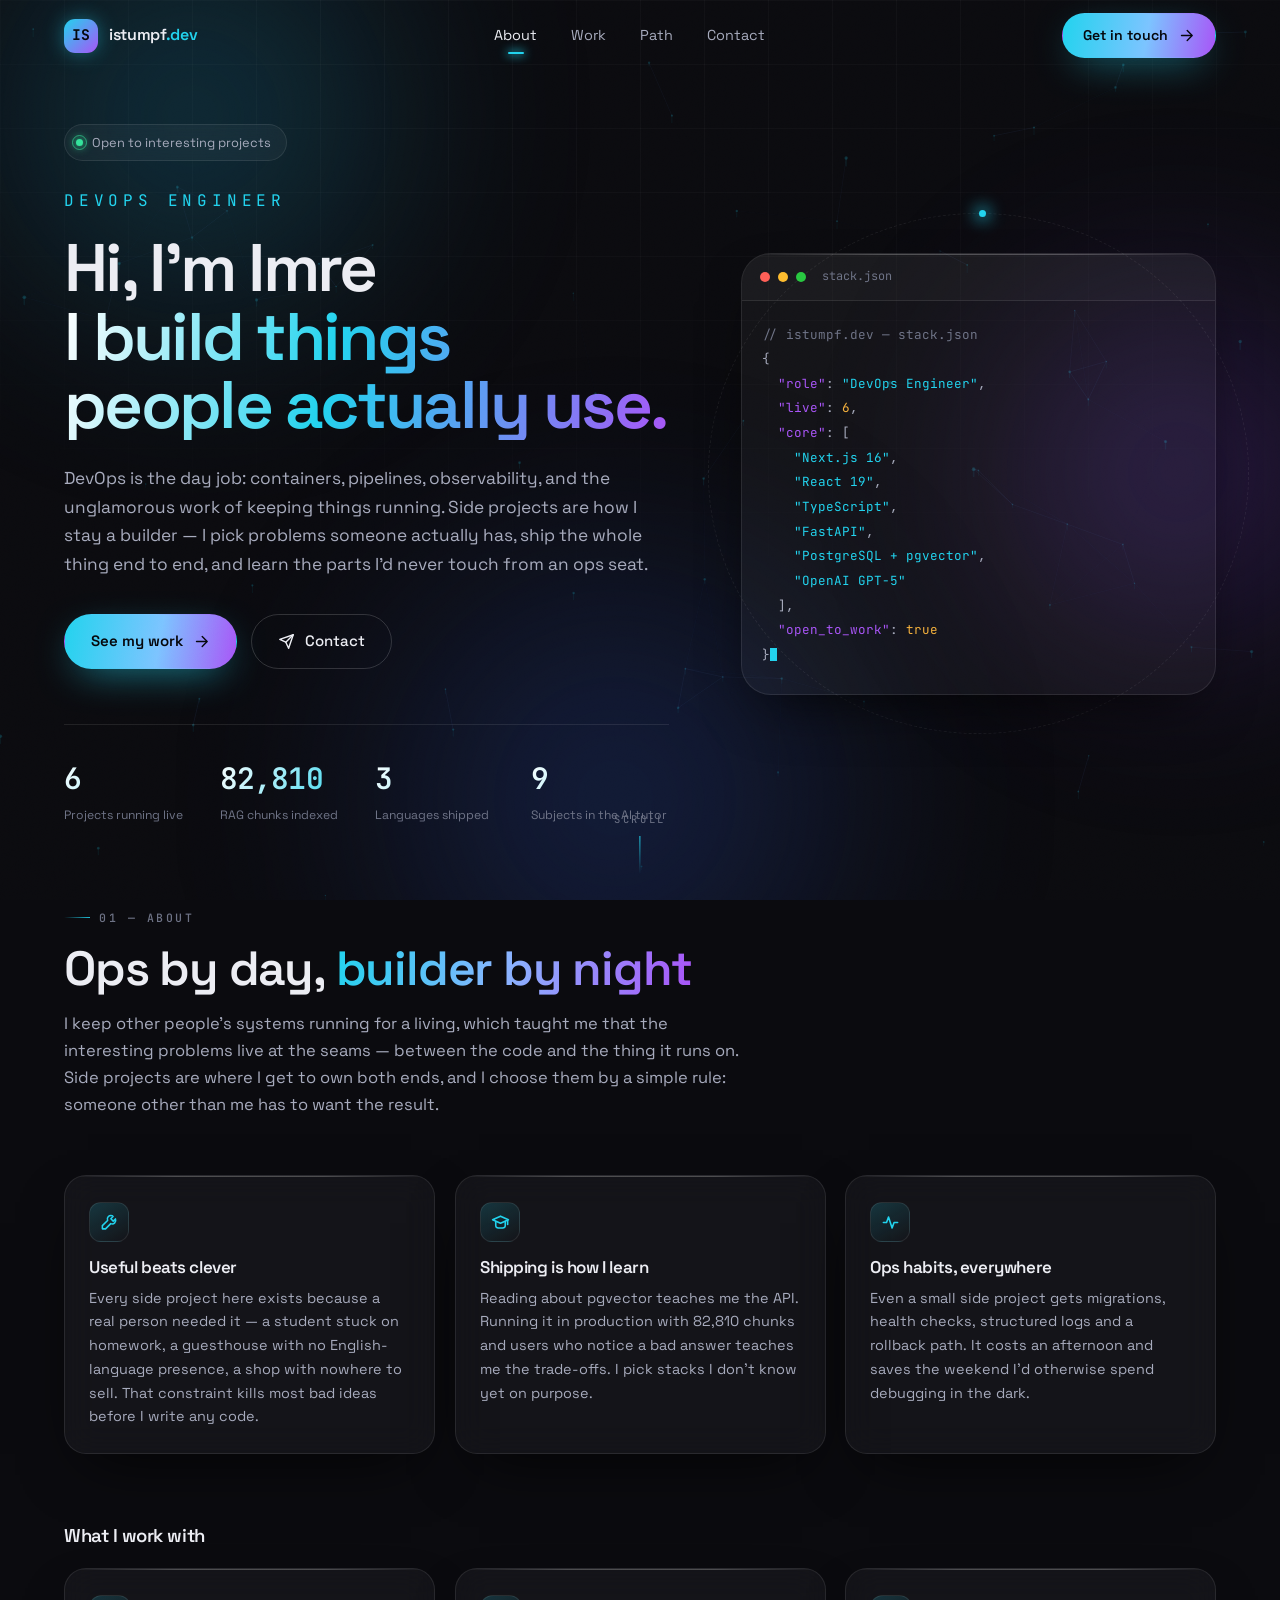
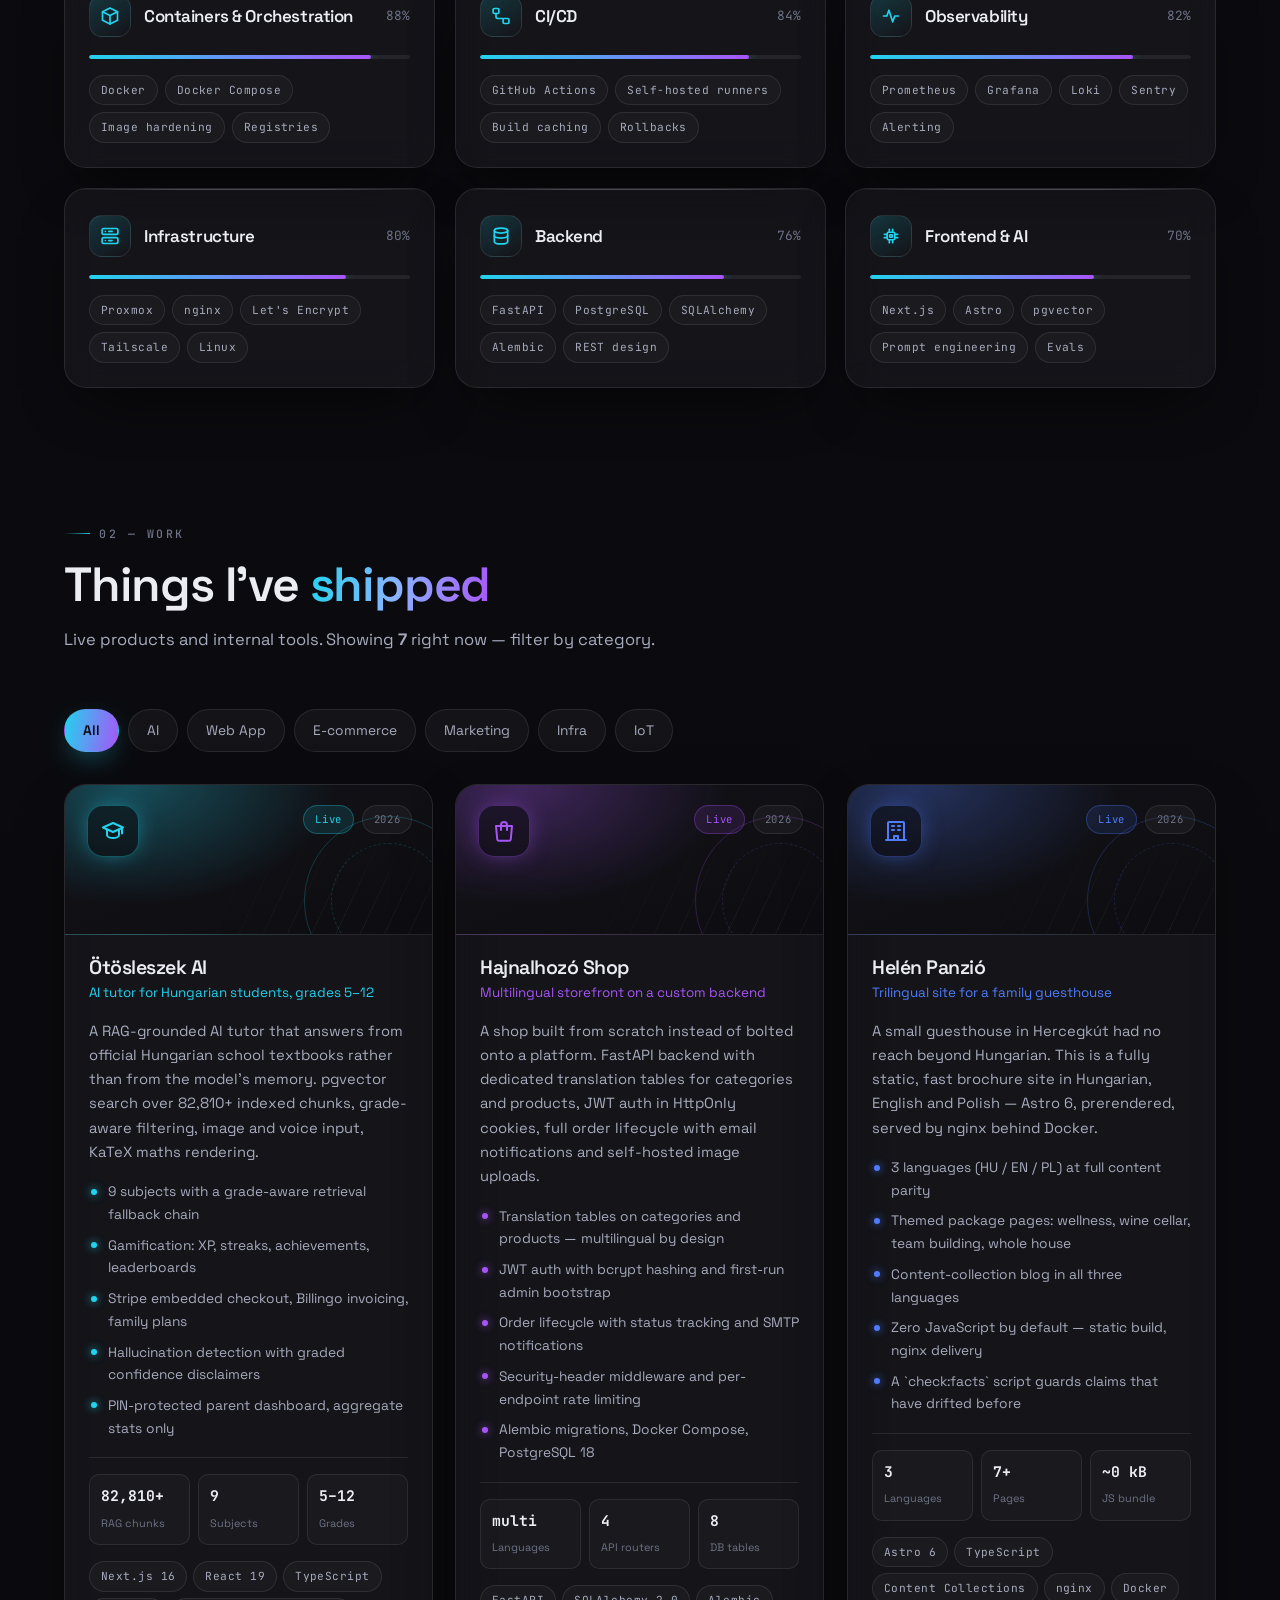
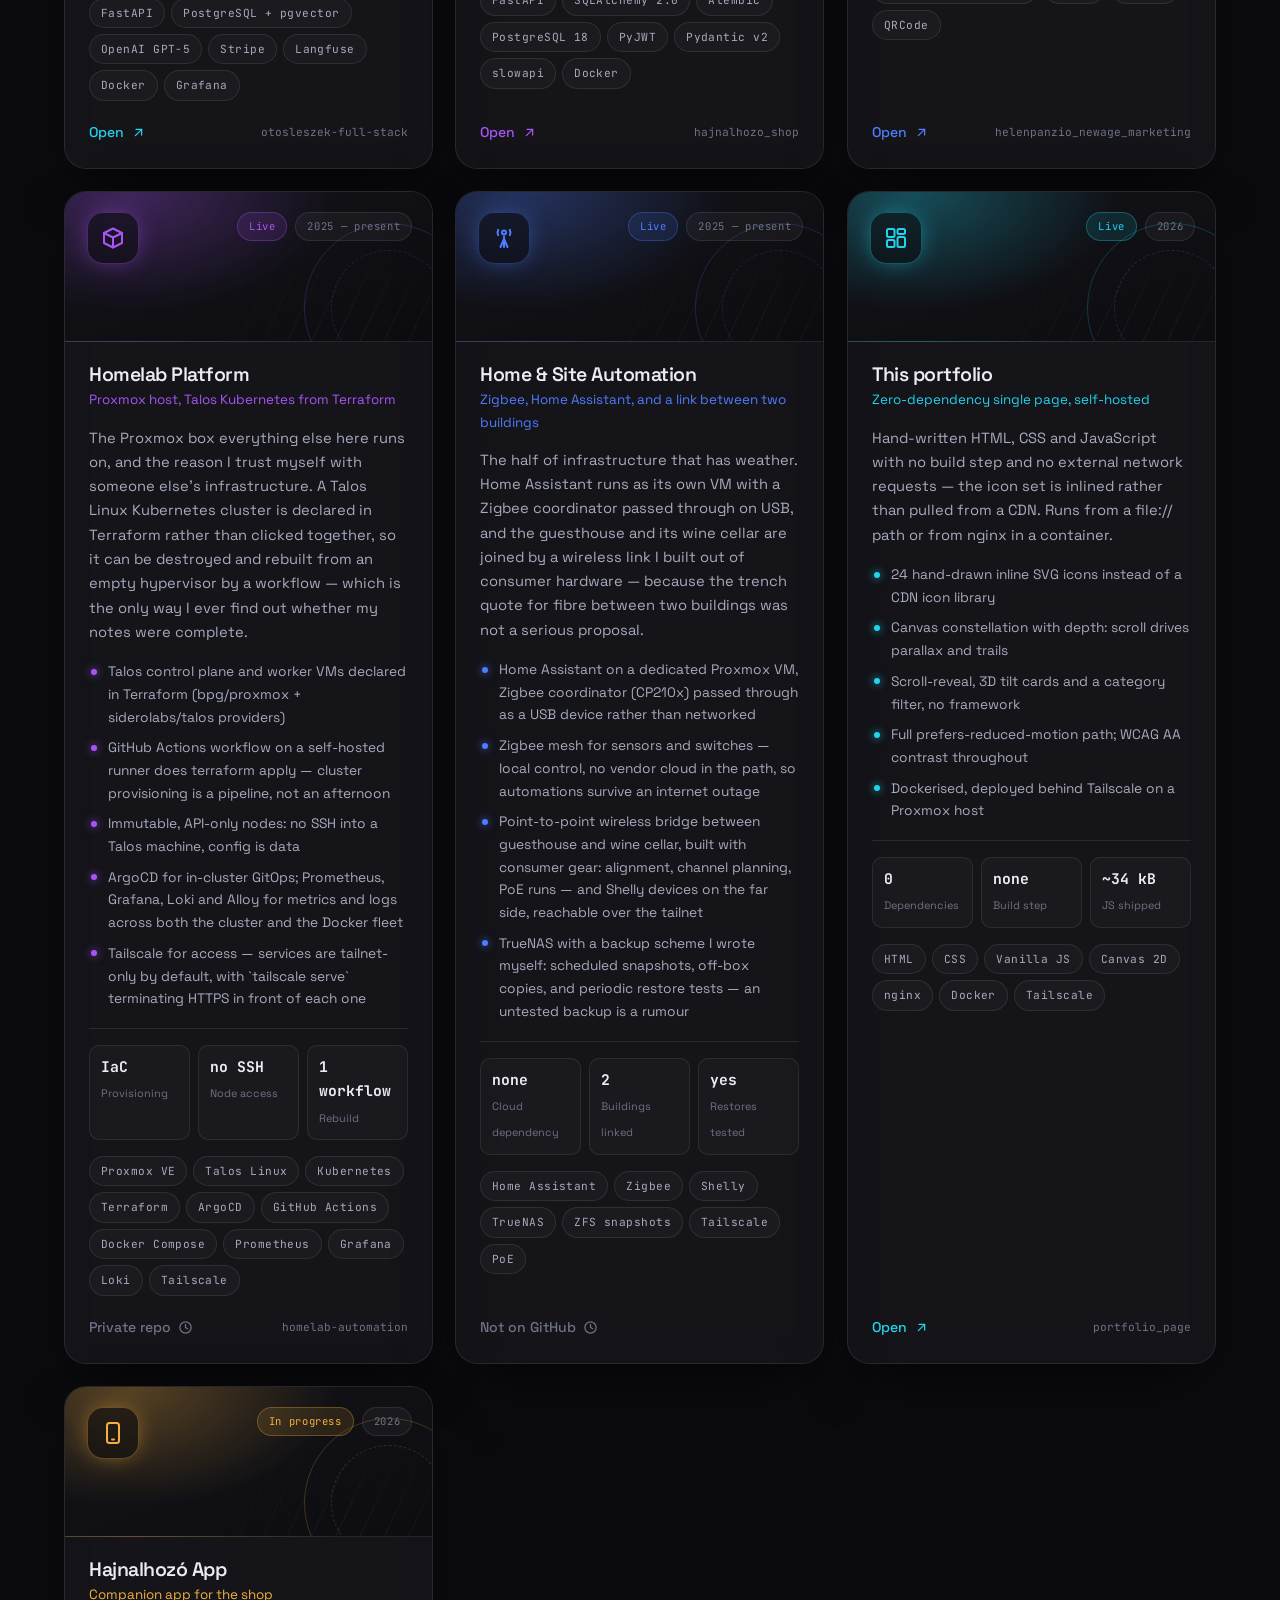
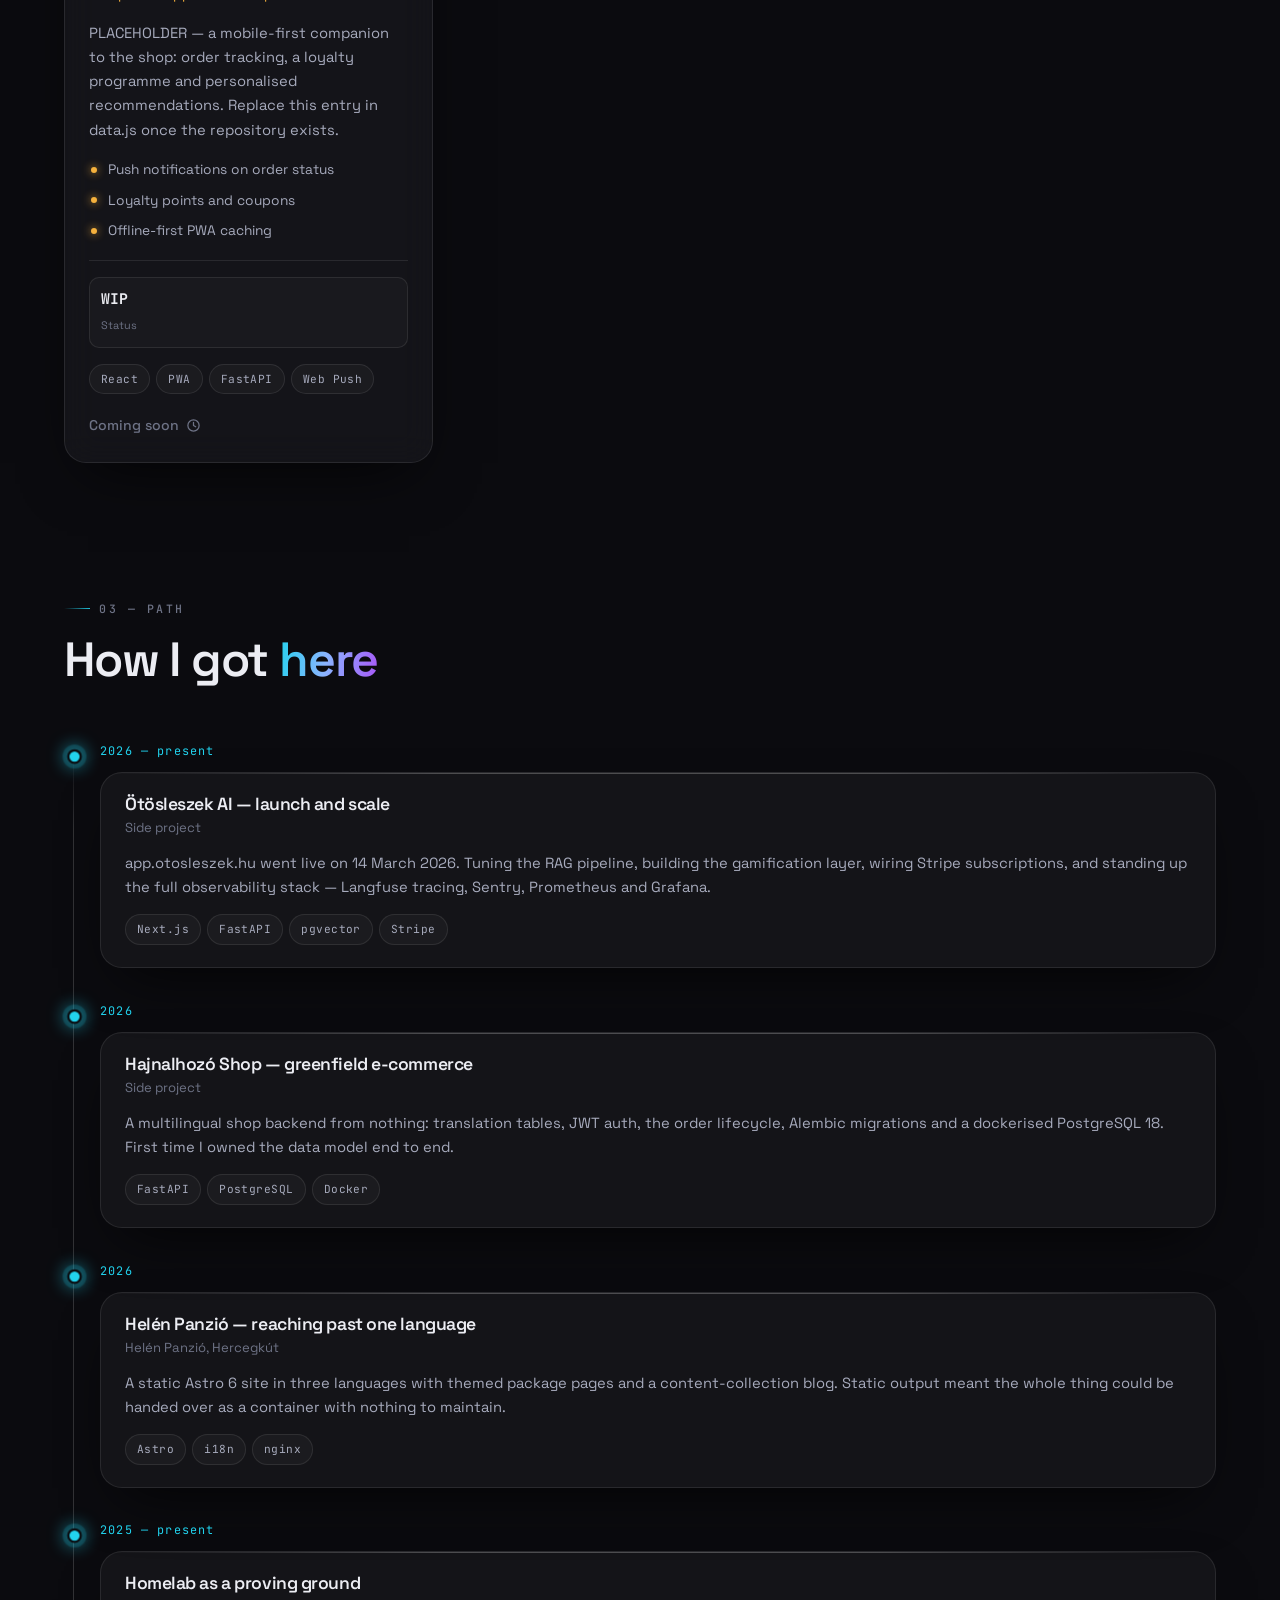
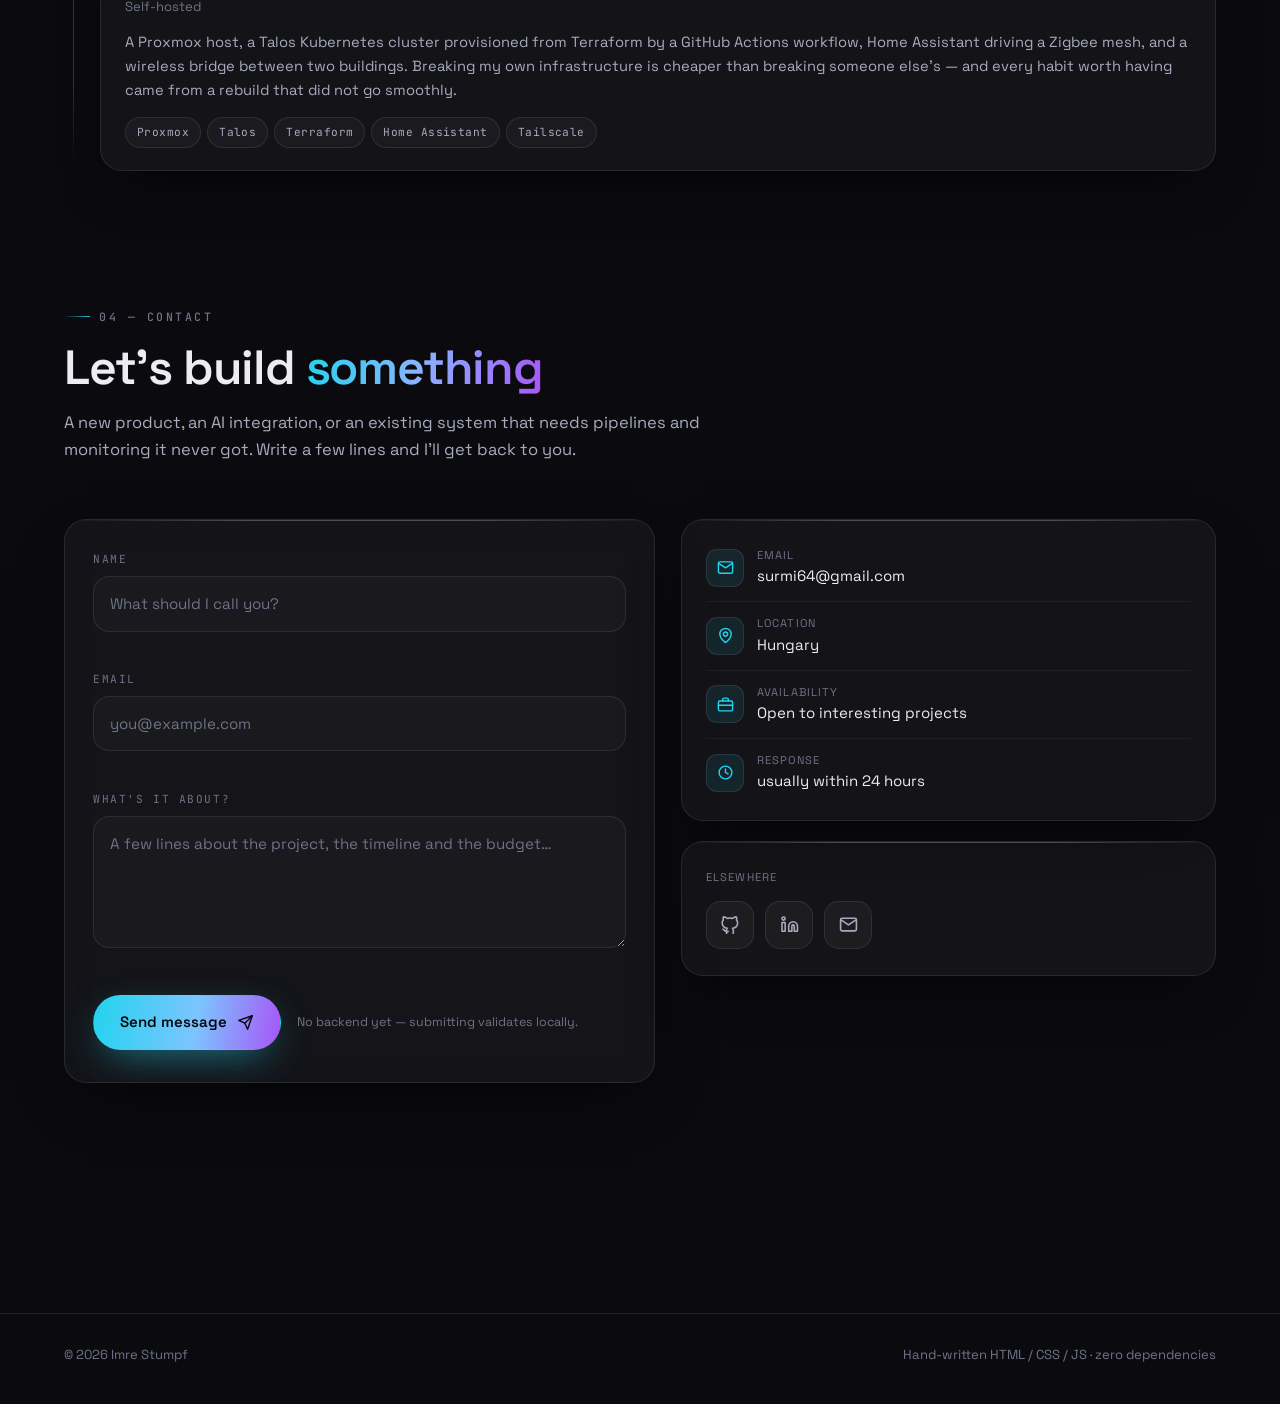
==== index.html @ 651f5628 "Zero-dependency animated portfolio page Hand-written HTML, CSS and vanilla JS. No build step, no fra" ====
<!doctype html>
<html lang="en">
<head>
<meta charset="utf-8">
<meta name="viewport" content="width=device-width, initial-scale=1">
<meta name="color-scheme" content="dark">
<title>Imre Stumpf — DevOps Engineer</title>
<meta name="description" content="DevOps Engineer. I build side projects that solve someone's real problem — an AI tutor grounded in textbooks, a multilingual storefront, a trilingual guesthouse site.">
<meta name="theme-color" content="#0b0b0f">
<link rel="canonical" href="https://istumpf.dev/">

<meta property="og:type" content="website">
<meta property="og:url" content="https://istumpf.dev/">
<meta property="og:title" content="Imre Stumpf — DevOps Engineer">
<meta property="og:description" content="DevOps by day, builder by night. Projects that are useful to someone else and teach me something new.">

<link rel="preconnect" href="https://fonts.googleapis.com">
<link rel="preconnect" href="https://fonts.gstatic.com" crossorigin>
<link rel="stylesheet" href="https://fonts.googleapis.com/css2?family=Space+Grotesk:wght@400;500;600;700&family=JetBrains+Mono:wght@400;500&display=swap">
<link rel="stylesheet" href="assets/css/style.css">
<link rel="icon" href="data:image/svg+xml,%3Csvg xmlns='http://www.w3.org/2000/svg' viewBox='0 0 32 32'%3E%3Crect width='32' height='32' rx='8' fill='%230b0b0f'/%3E%3Ccircle cx='16' cy='16' r='7' fill='none' stroke='%2322d3ee' stroke-width='2.5'/%3E%3C/svg%3E">
</head>
<body>

<!-- ============================ background layers ======================= -->
<div class="aurora" aria-hidden="true"><span></span><span></span><span></span></div>
<div class="grid-overlay" aria-hidden="true"></div>
<canvas id="bg-canvas" aria-hidden="true"></canvas>
<div class="noise" aria-hidden="true"></div>
<div id="cursor-glow" aria-hidden="true"></div>
<div class="progress" id="progress" aria-hidden="true"></div>

<!-- ================================= nav ================================ -->
<header class="nav" id="nav">
  <div class="wrap nav__inner">
    <a class="brand" href="#top" aria-label="Back to top">
      <span class="brand__mark"><span id="brand-initials">IS</span></span>
      <span id="brand-name">istumpf<span style="color:var(--cyan)">.dev</span></span>
    </a>

    <nav class="nav__links" aria-label="Primary">
      <a class="nav__link" data-nav href="#about">About</a>
      <a class="nav__link" data-nav href="#work">Work</a>
      <a class="nav__link" data-nav href="#path">Path</a>
      <a class="nav__link" data-nav href="#contact">Contact</a>
    </nav>

    <a class="btn btn--solid nav__cta" href="#contact">
      Get in touch <span data-icon="arrow-right"></span>
    </a>

    <button class="nav__burger" id="nav-burger" type="button" aria-label="Menu" aria-expanded="false">
      <span data-icon="menu"></span>
    </button>
  </div>
</header>

<div class="nav__mobile" id="nav-mobile">
  <a href="#about">About</a>
  <a href="#work">Work</a>
  <a href="#path">Path</a>
  <a href="#contact">Contact</a>
</div>

<main class="page" id="top">

  <!-- =============================== hero =============================== -->
  <section class="section hero">
    <div class="wrap hero__grid">

      <div class="hero__copy">
        <div class="hero__badge" data-reveal style="--d:60ms">
          <span class="pulse"></span>
          <span id="hero-availability">Open to interesting projects</span>
        </div>

        <div class="glitch" id="hero-role" data-text="DevOps Engineer" data-reveal style="--d:120ms">DevOps Engineer</div>

        <h1 class="hero__title" id="hero-name" data-reveal style="--d:180ms"></h1>

        <p class="hero__lead" id="hero-lead" data-reveal style="--d:260ms"></p>

        <div class="hero__actions" data-reveal style="--d:340ms">
          <a class="btn btn--solid" href="#work">
            See my work <span data-icon="arrow-right"></span>
          </a>
          <a class="btn btn--ghost" href="#contact">
            <span data-icon="send"></span> Contact
          </a>
        </div>

        <div class="hero__stats" id="hero-stats"></div>
      </div>

      <div class="hero__panel" data-reveal="right" style="--d:320ms">
        <span class="orbit" aria-hidden="true"></span>
        <div class="glass terminal">
          <div class="terminal__bar">
            <span class="terminal__dot"></span>
            <span class="terminal__dot"></span>
            <span class="terminal__dot"></span>
            <span class="terminal__name">stack.json</span>
          </div>
          <div class="terminal__body" id="terminal-body"></div>
        </div>
      </div>

    </div>

    <div class="scroll-hint" aria-hidden="true">
      <span>scroll</span>
      <i></i>
    </div>
  </section>

  <!-- ============================== about =============================== -->
  <section class="section" id="about">
    <div class="wrap">
      <header class="section-head" data-reveal>
        <div class="eyebrow">01 — About</div>
        <h2 class="h2">Ops by day, <span class="grad-text">builder by night</span></h2>
        <p class="section-lead">
          I keep other people's systems running for a living, which taught me
          that the interesting problems live at the seams — between the code
          and the thing it runs on. Side projects are where I get to own both
          ends, and I choose them by a simple rule: someone other than me has
          to want the result.
        </p>
      </header>

      <div class="principles" id="principles"></div>

      <h3 class="sub-h" data-reveal>What I work with</h3>
      <div class="skills" id="skills"></div>
    </div>
  </section>

  <!-- =============================== work =============================== -->
  <section class="section" id="work">
    <div class="wrap">
      <header class="section-head" data-reveal>
        <div class="eyebrow">02 — Work</div>
        <h2 class="h2">Things I've <span class="grad-text">shipped</span></h2>
        <p class="section-lead">
          Live products and internal tools. Showing <b id="project-count">0</b>
          right now — filter by category.
        </p>
      </header>

      <div class="filters" id="filters" role="group" aria-label="Filter projects"></div>
      <div class="projects" id="projects"></div>
    </div>
  </section>

  <!-- =============================== path =============================== -->
  <section class="section" id="path">
    <div class="wrap">
      <header class="section-head" data-reveal>
        <div class="eyebrow">03 — Path</div>
        <h2 class="h2">How I got <span class="grad-text">here</span></h2>
      </header>

      <div class="timeline" id="timeline"></div>
    </div>
  </section>

  <!-- ============================= contact ============================== -->
  <section class="section" id="contact">
    <div class="wrap">
      <header class="section-head" data-reveal>
        <div class="eyebrow">04 — Contact</div>
        <h2 class="h2">Let's build <span class="grad-text">something</span></h2>
        <p class="section-lead">
          A new product, an AI integration, or an existing system that needs
          pipelines and monitoring it never got. Write a few lines and I'll
          get back to you.
        </p>
      </header>

      <div class="contact__grid">

        <form class="glass form" id="contact-form" novalidate data-reveal="left">
          <div class="field">
            <label for="f-name">Name</label>
            <input id="f-name" name="name" type="text" placeholder="What should I call you?" autocomplete="name">
            <div class="field__msg"></div>
          </div>

          <div class="field">
            <label for="f-mail">Email</label>
            <input id="f-mail" name="email" type="email" placeholder="you@example.com" autocomplete="email">
            <div class="field__msg"></div>
          </div>

          <div class="field">
            <label for="f-msg">What's it about?</label>
            <textarea id="f-msg" name="message" placeholder="A few lines about the project, the timeline and the budget…"></textarea>
            <div class="field__msg"></div>
          </div>

          <div class="form__foot">
            <button class="btn btn--solid" id="f-submit" type="submit">
              Send message <span data-icon="send"></span>
            </button>
            <span class="form__note">No backend yet — submitting validates locally.</span>
          </div>

          <div class="form__ok" id="form-ok">
            <span data-icon="check-circle"></span>
            Thanks — the form validated. Wire your own endpoint into
            <code>wireForm()</code> in <code>main.js</code>.
          </div>
        </form>

        <aside class="aside" data-reveal="right" style="--d:120ms">
          <div class="glass info" id="info-rows"></div>
          <div class="glass info">
            <div class="info__k" style="margin-bottom:14px">Elsewhere</div>
            <div class="socials" id="socials"></div>
          </div>
        </aside>

      </div>
    </div>
  </section>

  <!-- ============================== footer ============================== -->
  <footer class="foot">
    <div class="wrap foot__inner">
      <span>© <span id="footer-year">2026</span> <span id="footer-name">Imre Stumpf</span></span>
      <span>Hand-written HTML / CSS / JS · zero dependencies</span>
    </div>
  </footer>

</main>

<button class="to-top" id="to-top" type="button" aria-label="Back to top">
  <span data-icon="arrow-up"></span>
</button>

<script src="assets/js/icons.js"></script>
<script src="assets/js/data.js"></script>
<script src="assets/js/main.js"></script>
</body>
</html>
---- assets/css/style.css ----
/* =========================================================================
   Surmi — Portfolio.  Dark / glassmorphism / neon accent.
   ========================================================================= */

/* ------------------------------------------------------------- 1. tokens */
:root{
  --bg:            #0b0b0f;
  --bg-2:         #0d0d11;
  --bg-3:         #121218;
  --surface:      rgba(255,255,255,.038);
  --surface-2:    rgba(255,255,255,.06);
  --stroke:       rgba(255,255,255,.09);
  --stroke-2:     rgba(255,255,255,.16);

  --text:         #ecedf3;
  --text-2:       #a7abbd;
  --text-3:       #6e7386;

  --cyan:         #22d3ee;
  --blue:         #4f7dff;
  --violet:       #a855f7;
  --amber:        #f5b13d;

  --accent:       var(--cyan);
  --accent-rgb:   34,211,238;

  --r-sm: 10px;  --r-md: 16px;  --r-lg: 22px;  --r-xl: 30px;
  --shadow:       0 24px 60px -24px rgba(0,0,0,.85);
  --glow:         0 0 0 1px rgba(var(--accent-rgb),.28), 0 0 34px -6px rgba(var(--accent-rgb),.42);

  --ease:         cubic-bezier(.22,1,.36,1);
  --ease-io:      cubic-bezier(.65,.05,.36,1);

  --max: 1200px;
  --nav-h: 72px;

  --font: "Space Grotesk", "Inter", ui-sans-serif, system-ui, -apple-system, "Segoe UI", sans-serif;
  --mono: "JetBrains Mono", ui-monospace, SFMono-Regular, Menlo, monospace;
}

*,*::before,*::after{ box-sizing:border-box; }

html{
  scroll-behavior:smooth;
  scroll-padding-top:calc(var(--nav-h) + 18px);
  -webkit-text-size-adjust:100%;
}

body{
  margin:0;
  background:var(--bg);
  color:var(--text);
  font-family:var(--font);
  font-size:16px;
  line-height:1.65;
  -webkit-font-smoothing:antialiased;
  overflow-x:hidden;
}

h1,h2,h3,h4{ margin:0; line-height:1.1; letter-spacing:-.025em; font-weight:600; }
p{ margin:0; }
a{ color:inherit; text-decoration:none; }
ul{ margin:0; padding:0; list-style:none; }
button{ font:inherit; color:inherit; }
img,svg{ display:block; max-width:100%; }
::selection{ background:rgba(var(--accent-rgb),.3); color:#fff; }

/* thin scrollbar */
*::-webkit-scrollbar{ width:9px; height:9px; }
*::-webkit-scrollbar-track{ background:var(--bg-2); }
*::-webkit-scrollbar-thumb{ background:#26262f; border-radius:9px; }
*::-webkit-scrollbar-thumb:hover{ background:#33333f; }

/* --------------------------------------------------------- 2. primitives */
.wrap{ width:100%; max-width:var(--max); margin-inline:auto; padding-inline:24px; }

.section{ position:relative; padding:clamp(72px,10vw,132px) 0; }
.section + .section{ padding-top:0; }

.eyebrow{
  display:inline-flex; align-items:center; gap:9px;
  font-family:var(--mono); font-size:.72rem; font-weight:500;
  letter-spacing:.22em; text-transform:uppercase; color:var(--text-3);
  margin-bottom:16px;
}
.eyebrow::before{
  content:""; width:26px; height:1px;
  background:linear-gradient(90deg,transparent,rgba(var(--accent-rgb),.9));
}

.h2{ font-size:clamp(1.9rem,4.6vw,3rem); }
.section-lead{ margin-top:14px; max-width:62ch; color:var(--text-2); font-size:1.03rem; }
.section-head{ margin-bottom:clamp(34px,5vw,56px); }

.grad-text{
  background:linear-gradient(100deg,var(--cyan) 0%,#8ab4ff 48%,var(--violet) 100%);
  -webkit-background-clip:text; background-clip:text; color:transparent;
}
/* the big hero block can carry a white start */
.hero__title .grad-text{
  background:linear-gradient(104deg,#fff 0%,var(--cyan) 44%,var(--violet) 100%);
  -webkit-background-clip:text; background-clip:text;
}

/* glass card ------------------------------------------------------------- */
.glass{
  position:relative;
  background:var(--surface);
  border:1px solid var(--stroke);
  border-radius:var(--r-lg);
  backdrop-filter:blur(16px) saturate(140%);
  -webkit-backdrop-filter:blur(16px) saturate(140%);
  box-shadow:var(--shadow);
  overflow:hidden;
}
/* top hairline sheen */
.glass::before{
  content:""; position:absolute; inset:0 0 auto; height:1px;
  background:linear-gradient(90deg,transparent,rgba(255,255,255,.34) 30%,rgba(255,255,255,.34) 70%,transparent);
  opacity:.7; pointer-events:none;
}

/* buttons --------------------------------------------------------------- */
.btn{
  --b-accent: var(--accent);
  position:relative; display:inline-flex; align-items:center; gap:10px;
  padding:14px 26px; border-radius:100px; border:1px solid var(--stroke-2);
  background:var(--surface-2); font-size:.94rem; font-weight:500;
  cursor:pointer; overflow:hidden; isolation:isolate;
  transition:transform .4s var(--ease), border-color .3s, box-shadow .4s, color .3s;
}
.btn svg{ width:17px; height:17px; transition:transform .4s var(--ease); }
.btn::after{           /* radial sweep on hover */
  content:""; position:absolute; inset:0; z-index:-1;
  background:radial-gradient(120% 160% at 50% 118%,rgba(var(--accent-rgb),.55),transparent 62%);
  opacity:0; transition:opacity .45s var(--ease);
}
.btn:hover{ transform:translateY(-3px); border-color:rgba(var(--accent-rgb),.55); box-shadow:var(--glow); }
.btn:hover::after{ opacity:1; }
.btn:hover svg{ transform:translateX(3px); }
.btn:active{ transform:translateY(-1px); }
.btn:focus-visible{ outline:2px solid var(--accent); outline-offset:3px; }

.btn--solid{
  border-color:transparent; color:#05070c; font-weight:600;
  background:linear-gradient(100deg,var(--cyan),#7cc4ff 55%,var(--violet));
  box-shadow:0 12px 40px -14px rgba(var(--accent-rgb),.75);
}
.btn--solid::after{ background:radial-gradient(120% 160% at 50% 118%,#fff,transparent 60%); }
.btn--solid:hover{ box-shadow:0 18px 52px -12px rgba(var(--accent-rgb),.9); }

.btn--ghost{ background:transparent; }

.tag{
  display:inline-block; padding:5px 11px; border-radius:100px;
  border:1px solid var(--stroke); background:rgba(255,255,255,.03);
  font-family:var(--mono); font-size:.7rem; letter-spacing:.04em; color:var(--text-2);
  transition:border-color .3s, color .3s, background .3s;
}

/* ------------------------------------------------------- 3. backgrounds */
#bg-canvas{
  position:fixed; inset:0; z-index:0; pointer-events:none;
  /* A canvas is a replaced element: with inset:0 a width:auto does NOT
     stretch — it takes the intrinsic 300x150. Explicit size is required. */
  width:100%; height:100%;
  opacity:.62;
}
.aurora{ position:fixed; inset:0; z-index:-2; overflow:hidden; pointer-events:none; }
.aurora span{
  position:absolute; display:block; border-radius:50%;
  filter:blur(90px); opacity:.34; will-change:transform;
}
.aurora span:nth-child(1){
  width:46vw; height:46vw; top:-14vw; left:-8vw;
  background:radial-gradient(circle,#1d94b8,transparent 70%);
  animation:drift-a 26s var(--ease-io) infinite alternate;
}
.aurora span:nth-child(2){
  width:40vw; height:40vw; top:24vh; right:-12vw;
  background:radial-gradient(circle,#7b3fd4,transparent 70%);
  animation:drift-b 32s var(--ease-io) infinite alternate;
}
.aurora span:nth-child(3){
  width:52vw; height:52vw; bottom:-18vw; left:22vw;
  background:radial-gradient(circle,#2b4fb5,transparent 72%);
  animation:drift-c 38s var(--ease-io) infinite alternate;
}
@keyframes drift-a{ to{ transform:translate3d(14vw,10vh,0) scale(1.22); } }
@keyframes drift-b{ to{ transform:translate3d(-16vw,16vh,0) scale(.82); } }
@keyframes drift-c{ to{ transform:translate3d(10vw,-12vh,0) scale(1.14); } }

/* fine grid + noise overlay */
.grid-overlay{
  position:fixed; inset:0; z-index:-1; pointer-events:none;
  background-image:
    linear-gradient(rgba(255,255,255,.028) 1px,transparent 1px),
    linear-gradient(90deg,rgba(255,255,255,.028) 1px,transparent 1px);
  background-size:64px 64px;
  mask-image:radial-gradient(115% 95% at 50% 0%,#000 20%,transparent 78%);
  -webkit-mask-image:radial-gradient(115% 95% at 50% 0%,#000 20%,transparent 78%);
}
.noise{
  position:fixed; inset:0; z-index:9; pointer-events:none; opacity:.032;
  mix-blend-mode:overlay;
  background-image:url("data:image/svg+xml,%3Csvg xmlns='http://www.w3.org/2000/svg' width='140' height='140'%3E%3Cfilter id='n'%3E%3CfeTurbulence type='fractalNoise' baseFrequency='.86' numOctaves='3'/%3E%3C/filter%3E%3Crect width='140' height='140' filter='url(%23n)'/%3E%3C/svg%3E");
}

/* cursor glow ----------------------------------------------------------- */
#cursor-glow{
  position:fixed; top:0; left:0; z-index:8; pointer-events:none;
  width:520px; height:520px; margin:-260px 0 0 -260px; border-radius:50%;
  background:radial-gradient(circle,rgba(34,211,238,.13),rgba(168,85,247,.07) 40%,transparent 66%);
  opacity:0; transition:opacity .5s ease;
  will-change:transform;
}
body.has-cursor #cursor-glow{ opacity:1; }

/* -------------------------------------------------------------- 4. shell */
.page{ position:relative; z-index:1; }

/* nav ------------------------------------------------------------------- */
.nav{
  position:fixed; top:0; left:0; right:0; z-index:50; height:var(--nav-h);
  display:flex; align-items:center;
  transition:background .4s var(--ease), border-color .4s, backdrop-filter .4s;
  border-bottom:1px solid transparent;
}
.nav.is-stuck{
  background:rgba(11,11,15,.72);
  backdrop-filter:blur(20px) saturate(150%);
  -webkit-backdrop-filter:blur(20px) saturate(150%);
  border-bottom-color:var(--stroke);
}
.nav__inner{ display:flex; align-items:center; justify-content:space-between; gap:20px; width:100%; }

.brand{ display:flex; align-items:center; gap:11px; font-weight:600; letter-spacing:-.02em; }
.brand__mark{
  display:grid; place-items:center; width:34px; height:34px; border-radius:11px;
  background:linear-gradient(135deg,var(--cyan),var(--violet));
  color:#05070c; font-family:var(--mono); font-weight:700; font-size:.92rem;
  box-shadow:0 0 22px -4px rgba(var(--accent-rgb),.7);
}
.brand__mark span{ transform:translateY(-.5px); }

.nav__links{ display:flex; align-items:center; gap:4px; }
.nav__link{
  position:relative; padding:9px 15px; border-radius:100px;
  font-size:.9rem; color:var(--text-2);
  transition:color .3s, background .3s;
}
.nav__link:hover{ color:var(--text); background:var(--surface); }
.nav__link.is-active{ color:var(--text); }
.nav__link.is-active::after{
  content:""; position:absolute; left:50%; bottom:2px; translate:-50% 0;
  width:16px; height:2px; border-radius:2px;
  background:var(--accent); box-shadow:0 0 10px 1px rgba(var(--accent-rgb),.9);
}

.nav__cta{ padding:10px 20px; font-size:.88rem; }
.nav__burger{
  display:none; width:42px; height:42px; place-items:center;
  border:1px solid var(--stroke); border-radius:12px;
  background:var(--surface); cursor:pointer;
}
.nav__burger svg{ width:19px; height:19px; }

.nav__mobile{
  position:fixed; inset:var(--nav-h) 0 auto; z-index:49;
  display:grid; gap:4px; padding:16px 24px 22px;
  background:rgba(11,11,15,.94);
  backdrop-filter:blur(22px); -webkit-backdrop-filter:blur(22px);
  border-bottom:1px solid var(--stroke);
  transform:translateY(-14px); opacity:0; visibility:hidden;
  transition:opacity .3s var(--ease), transform .35s var(--ease), visibility .3s;
}
.nav__mobile.is-open{ transform:none; opacity:1; visibility:visible; }
.nav__mobile a{ padding:13px 4px; border-bottom:1px solid rgba(255,255,255,.05); color:var(--text-2); }
.nav__mobile a:last-child{ border-bottom:0; }

/* ---------------------------------------------------------------- 5.hero */
.hero{
  position:relative; min-height:100svh;
  display:grid; align-items:center;
  padding:calc(var(--nav-h) + 48px) 0 72px;
}
.hero__grid{
  display:grid; gap:clamp(40px,6vw,72px);
  grid-template-columns:minmax(0,1.12fr) minmax(0,.88fr);
  align-items:center;
}
.hero__badge{
  display:inline-flex; align-items:center; gap:9px;
  padding:7px 15px 7px 11px; margin-bottom:26px;
  border:1px solid var(--stroke); border-radius:100px;
  background:var(--surface); font-size:.8rem; color:var(--text-2);
  backdrop-filter:blur(10px);
}
.pulse{
  position:relative; width:7px; height:7px; border-radius:50%;
  background:#34e39b; box-shadow:0 0 10px 1px rgba(52,227,155,.9);
}
.pulse::after{
  content:""; position:absolute; inset:-4px; border-radius:50%;
  border:1px solid rgba(52,227,155,.6);
  animation:ping 2.2s var(--ease-io) infinite;
}
@keyframes ping{ 0%{ transform:scale(.5); opacity:1; } 100%{ transform:scale(1.9); opacity:0; } }

.hero__title{
  font-size:clamp(2.5rem,6.2vw,4.2rem);
  font-weight:600; letter-spacing:-.04em; line-height:1.02;
}
.hero__title em{ font-style:normal; display:block; }

/* glitch role line */
.glitch{
  position:relative; display:block; width:max-content; max-width:100%;
  font-family:var(--mono); font-size:clamp(.82rem,1.9vw,1rem);
  letter-spacing:.3em; text-transform:uppercase; color:var(--cyan);
  margin-bottom:20px;
}
.glitch::before,.glitch::after{
  content:attr(data-text); position:absolute; inset:0;
  clip-path:inset(0 0 0 0); pointer-events:none;
  opacity:0;                       /* only the animation flashes these in */
}
.glitch::before{ color:var(--violet); animation:glitch-a 3.4s steps(2,end) infinite; }
.glitch::after{  color:#ff5f8f;      animation:glitch-b 2.7s steps(2,end) infinite; }
@keyframes glitch-a{
  0%,88%,100%{ transform:none; clip-path:inset(0 0 100% 0); opacity:0; }
  90%{ transform:translate(-2px,-1px); clip-path:inset(0 0 62% 0); opacity:.85; }
  94%{ transform:translate(2px,1px);   clip-path:inset(58% 0 0 0); opacity:.85; }
}
@keyframes glitch-b{
  0%,91%,100%{ transform:none; clip-path:inset(0 0 100% 0); opacity:0; }
  93%{ transform:translate(2px,1px); clip-path:inset(28% 0 46% 0); opacity:.7; }
  96%{ transform:translate(-2px,0);  clip-path:inset(70% 0 8% 0);  opacity:.7; }
}

.hero__lead{ margin-top:24px; max-width:54ch; font-size:1.08rem; color:var(--text-2); }
.hero__actions{ display:flex; flex-wrap:wrap; gap:14px; margin-top:36px; }

.hero__stats{
  display:grid; grid-template-columns:repeat(4,minmax(0,1fr));
  gap:18px; margin-top:56px; padding-top:30px;
  border-top:1px solid var(--stroke);
}
.stat__v{
  font-family:var(--mono); font-size:clamp(1.3rem,3vw,1.85rem);
  font-weight:600; letter-spacing:-.03em;
  background:linear-gradient(120deg,#fff,var(--cyan));
  -webkit-background-clip:text; background-clip:text; color:transparent;
}
.stat__k{ margin-top:3px; font-size:.76rem; color:var(--text-3); line-height:1.35; }

/* hero terminal card ---------------------------------------------------- */
.hero__panel{ position:relative; }
.terminal{ padding:0; border-radius:var(--r-xl); }
.terminal__bar{
  display:flex; align-items:center; gap:8px;
  padding:13px 18px; border-bottom:1px solid var(--stroke);
  background:rgba(255,255,255,.022);
}
.terminal__dot{ width:10px; height:10px; border-radius:50%; background:#2c2c36; }
.terminal__dot:nth-child(1){ background:#ff5f57; }
.terminal__dot:nth-child(2){ background:#febc2e; }
.terminal__dot:nth-child(3){ background:#28c840; }
.terminal__name{
  margin-left:8px; font-family:var(--mono); font-size:.74rem; color:var(--text-3);
}
.terminal__body{
  padding:22px 20px 26px; font-family:var(--mono);
  font-size:.79rem; line-height:1.95; color:var(--text-2);
  overflow-x:auto;
}
.terminal__body .k{ color:var(--violet); }
.terminal__body .s{ color:var(--cyan); }
.terminal__body .n{ color:#f5b13d; }
.terminal__body .c{ color:var(--text-3); }
.caret{
  display:inline-block; width:7px; height:1em; translate:0 2px;
  background:var(--cyan); animation:blink 1.1s steps(1) infinite;
}
@keyframes blink{ 50%{ opacity:0; } }

.orbit{
  position:absolute; inset:-9% -7%; z-index:-1; pointer-events:none;
  border:1px dashed rgba(255,255,255,.07); border-radius:50%;
  animation:spin 44s linear infinite;
}
.orbit::after{
  content:""; position:absolute; top:-4px; left:50%; width:7px; height:7px;
  border-radius:50%; background:var(--cyan);
  box-shadow:0 0 16px 3px rgba(var(--accent-rgb),.85);
}
@keyframes spin{ to{ transform:rotate(360deg); } }

.scroll-hint{
  position:absolute; left:50%; bottom:26px; translate:-50% 0;
  display:grid; justify-items:center; gap:8px;
  font-family:var(--mono); font-size:.66rem; letter-spacing:.24em;
  text-transform:uppercase; color:var(--text-3);
}
.scroll-hint i{
  display:block; width:1px; height:38px;
  background:linear-gradient(to bottom,var(--cyan),transparent);
  animation:fall 2s var(--ease-io) infinite;
}
@keyframes fall{ 0%{ transform:scaleY(.2); transform-origin:top; opacity:0; }
                 40%{ opacity:1; } 100%{ transform:scaleY(1); transform-origin:top; opacity:0; } }

/* --------------------------------------------------------- 6.principles */
.principles{
  display:grid; gap:20px; margin-bottom:clamp(46px,6vw,72px);
  grid-template-columns:repeat(auto-fit,minmax(270px,1fr));
}
.principle{ padding:26px 24px 24px; transition:transform .5s var(--ease), border-color .4s, box-shadow .5s; }
.principle:hover{
  transform:translateY(-6px); border-color:rgba(var(--accent-rgb),.4);
  box-shadow:var(--glow),var(--shadow);
}
.principle__icon{
  display:grid; place-items:center; width:40px; height:40px; margin-bottom:16px;
  border-radius:12px; border:1px solid var(--stroke);
  background:linear-gradient(150deg,rgba(var(--accent-rgb),.18),transparent);
  color:var(--accent);
}
.principle__icon svg{ width:19px; height:19px; }
.principle__title{ font-size:1.06rem; }
.principle__text{ margin-top:10px; font-size:.9rem; color:var(--text-2); }

/* sub-heading inside a section — reveal comes from [data-reveal] */
.sub-h{ font-size:1.16rem; margin-bottom:22px; color:var(--text); }

/* -------------------------------------------------------------- 7.skills */
.skills{ display:grid; grid-template-columns:repeat(auto-fit,minmax(275px,1fr)); gap:20px; }
.skill{ padding:26px 24px 24px; transition:transform .5s var(--ease), border-color .4s, box-shadow .5s; }
.skill:hover{ transform:translateY(-6px); border-color:rgba(var(--accent-rgb),.4); box-shadow:var(--glow),var(--shadow); }
.skill__top{ display:flex; align-items:center; gap:13px; }
.skill__icon{
  display:grid; place-items:center; flex:0 0 auto; width:42px; height:42px;
  border-radius:13px; border:1px solid var(--stroke);
  background:linear-gradient(150deg,rgba(var(--accent-rgb),.18),transparent);
  color:var(--accent);
}
.skill__icon svg{ width:20px; height:20px; }
.skill__name{ font-size:1.06rem; font-weight:600; }
.skill__pct{ margin-left:auto; font-family:var(--mono); font-size:.8rem; color:var(--text-3); }

.bar{ height:4px; margin:18px 0 16px; border-radius:4px; background:rgba(255,255,255,.07); overflow:hidden; }
.bar i{
  display:block; height:100%; width:0; border-radius:4px;
  background:linear-gradient(90deg,var(--cyan),var(--violet));
  box-shadow:0 0 12px 0 rgba(var(--accent-rgb),.7);
  transition:width 1.3s var(--ease);
}
.skill__items{ display:flex; flex-wrap:wrap; gap:7px; }

/* ------------------------------------------------------------ 8.projects */
.filters{ display:flex; flex-wrap:wrap; gap:9px; margin-bottom:32px; }
.chip{
  padding:9px 18px; border-radius:100px; border:1px solid var(--stroke);
  background:var(--surface); font-size:.86rem; color:var(--text-2);
  cursor:pointer; transition:all .32s var(--ease);
}
.chip:hover{ color:var(--text); border-color:var(--stroke-2); transform:translateY(-2px); }
.chip.is-active{
  color:#05070c; font-weight:600; border-color:transparent;
  background:linear-gradient(100deg,var(--cyan),var(--violet));
  box-shadow:0 10px 30px -12px rgba(var(--accent-rgb),.8);
}

.projects{
  display:grid; gap:22px;
  grid-template-columns:repeat(auto-fill,minmax(330px,1fr));
  /* Cards stretch to the row height (grid default). align-items:start was
     worse: it moves the dead space from inside a short card out into a gap
     between rows, which reads as a hole in the layout. The real lever is
     keeping card lengths close — see the project order in data.js. */
}
.card{
  --accent:var(--cyan); --accent-rgb:34,211,238;
  display:flex; flex-direction:column; padding:0;
  transform-style:preserve-3d;
  transition:transform .18s ease-out, border-color .4s, box-shadow .5s, opacity .4s;
}
.card[data-accent="violet"]{ --accent:var(--violet); --accent-rgb:168,85,247; }
.card[data-accent="blue"]  { --accent:var(--blue);   --accent-rgb:79,125,255; }
.card[data-accent="amber"] { --accent:var(--amber);  --accent-rgb:245,177,61; }

.card:hover{ border-color:rgba(var(--accent-rgb),.42); box-shadow:var(--glow),var(--shadow); }
.card.is-hidden{ display:none; }

/* spotlight following the pointer */
.card__spot{
  position:absolute; inset:0; pointer-events:none; opacity:0;
  background:radial-gradient(280px circle at var(--mx,50%) var(--my,50%),
             rgba(var(--accent-rgb),.14),transparent 70%);
  transition:opacity .4s;
}
.card:hover .card__spot{ opacity:1; }

.card__visual{
  position:relative; height:150px; overflow:hidden;
  border-bottom:1px solid var(--stroke);
  background:
    radial-gradient(90% 130% at 18% 0%,rgba(var(--accent-rgb),.3),transparent 62%),
    linear-gradient(160deg,var(--bg-3),var(--bg-2));
}
.card__visual::before{      /* abstract note lines */
  content:""; position:absolute; inset:0;
  background-image:
    repeating-linear-gradient(115deg,rgba(255,255,255,.05) 0 1px,transparent 1px 22px);
  mask-image:radial-gradient(70% 100% at 80% 100%,#000,transparent 72%);
  -webkit-mask-image:radial-gradient(70% 100% at 80% 100%,#000,transparent 72%);
}
.card__visual::after{       /* sweeping shine on hover */
  content:""; position:absolute; top:0; left:-60%; width:45%; height:100%;
  background:linear-gradient(100deg,transparent,rgba(255,255,255,.11),transparent);
  transition:left .85s var(--ease);
}
.card:hover .card__visual::after{ left:130%; }

.card__glyph{
  position:absolute; top:20px; left:22px;
  display:grid; place-items:center; width:52px; height:52px;
  border-radius:16px; border:1px solid rgba(var(--accent-rgb),.34);
  background:rgba(11,11,15,.55); color:var(--accent);
  backdrop-filter:blur(8px);
  box-shadow:0 0 26px -8px rgba(var(--accent-rgb),.85);
  transition:transform .5s var(--ease);
}
.card__glyph svg{ width:24px; height:24px; }
.card:hover .card__glyph{ transform:translateZ(30px) scale(1.06); }

.card__meta{
  position:absolute; top:20px; right:20px;
  display:flex; align-items:center; gap:8px;
}
.pill{
  padding:5px 11px; border-radius:100px;
  border:1px solid rgba(var(--accent-rgb),.3);
  background:rgba(var(--accent-rgb),.12);
  font-family:var(--mono); font-size:.66rem; letter-spacing:.06em;
  color:var(--accent); white-space:nowrap;
}
.pill--muted{
  border-color:var(--stroke); background:rgba(255,255,255,.04); color:var(--text-3);
}
.card__ring{
  position:absolute; right:-42px; bottom:-52px;
  width:170px; height:170px; border-radius:50%;
  border:1px solid rgba(var(--accent-rgb),.22);
}
.card__ring::before{
  content:""; position:absolute; inset:26px; border-radius:50%;
  border:1px dashed rgba(var(--accent-rgb),.18);
}

.card__body{ display:flex; flex-direction:column; flex:1; padding:22px 24px 24px; }
.card__title{ font-size:1.22rem; }
.card__sub{ margin-top:4px; font-size:.84rem; color:var(--accent); }
.card__desc{ margin-top:14px; font-size:.92rem; color:var(--text-2); }

.card__hl{ margin-top:16px; display:grid; gap:8px; }
.card__hl li{
  position:relative; padding-left:19px; font-size:.86rem; color:var(--text-2);
}
.card__hl li::before{
  content:""; position:absolute; left:2px; top:.62em;
  width:6px; height:6px; border-radius:50%;
  background:var(--accent); box-shadow:0 0 9px 0 rgba(var(--accent-rgb),.9);
}

.card__metrics{
  display:flex; flex-wrap:wrap; gap:8px; margin-top:18px;
  padding-top:16px; border-top:1px solid var(--stroke);
}
.metric{
  flex:1 1 84px; padding:9px 11px; border-radius:var(--r-sm);
  border:1px solid var(--stroke); background:rgba(255,255,255,.025);
}
.metric b{ display:block; font-family:var(--mono); font-size:.92rem; color:var(--text); }
.metric span{ font-size:.68rem; color:var(--text-3); }

.card__stack{ display:flex; flex-wrap:wrap; gap:6px; margin-top:16px; }
.card:hover .card__stack .tag{ border-color:rgba(var(--accent-rgb),.28); color:var(--text-2); }

.card__foot{ display:flex; align-items:center; gap:14px; margin-top:auto; padding-top:20px; }
.link-arrow{
  display:inline-flex; align-items:center; gap:7px;
  font-size:.88rem; font-weight:500; color:var(--accent);
  transition:gap .3s var(--ease);
}
.link-arrow svg{ width:15px; height:15px; }
.link-arrow:hover{ gap:12px; }
.link-arrow--muted{ color:var(--text-3); cursor:default; }
.link-arrow--muted:hover{ gap:7px; }
.card__repo{ font-family:var(--mono); font-size:.7rem; color:var(--text-3); margin-left:auto; }

/* ------------------------------------------------------------ 9.timeline */
.timeline{ position:relative; padding-left:36px; }
.timeline::before{
  content:""; position:absolute; left:9px; top:6px; bottom:6px; width:1px;
  background:linear-gradient(to bottom,transparent,var(--stroke-2) 8%,var(--stroke-2) 92%,transparent);
}
.timeline__fill{
  position:absolute; left:9px; top:6px; width:1px; height:0;
  background:linear-gradient(to bottom,var(--cyan),var(--violet));
  box-shadow:0 0 12px 0 rgba(var(--accent-rgb),.8);
  transition:height .18s linear;
}
.tl{ position:relative; padding-bottom:34px; }
.tl:last-child{ padding-bottom:0; }
.tl__node{
  position:absolute; left:-32px; top:8px;
  width:13px; height:13px; border-radius:50%;
  border:2px solid var(--bg); background:var(--stroke-2);
  transition:background .5s, box-shadow .5s, transform .5s var(--ease);
}
.tl.is-in .tl__node{
  background:var(--cyan); box-shadow:0 0 0 4px rgba(var(--accent-rgb),.16),0 0 16px 2px rgba(var(--accent-rgb),.7);
  transform:scale(1.14);
}
.tl__period{ font-family:var(--mono); font-size:.74rem; letter-spacing:.1em; color:var(--accent); }
.tl__card{ margin-top:10px; padding:22px 24px; transition:transform .5s var(--ease), border-color .4s; }
.tl__card:hover{ transform:translateX(6px); border-color:rgba(var(--accent-rgb),.35); }
.tl__title{ font-size:1.1rem; }
.tl__org{ margin-top:3px; font-size:.82rem; color:var(--text-3); }
.tl__text{ margin-top:12px; font-size:.92rem; color:var(--text-2); }
.tl__tags{ display:flex; flex-wrap:wrap; gap:6px; margin-top:15px; }

/* ------------------------------------------------------------ 10.contact */
.contact__grid{
  display:grid; gap:26px;
  grid-template-columns:minmax(0,1.05fr) minmax(0,.95fr);
  align-items:start;
}
.form{ padding:30px 28px 32px; }
.field{ position:relative; margin-bottom:18px; }
.field label{
  display:block; margin-bottom:8px;
  font-family:var(--mono); font-size:.7rem; letter-spacing:.14em;
  text-transform:uppercase; color:var(--text-3);
  transition:color .3s;
}
.field input,.field textarea{
  width:100%; padding:14px 16px; border-radius:var(--r-md);
  border:1px solid var(--stroke); background:rgba(255,255,255,.025);
  color:var(--text); font:inherit; font-size:.95rem;
  transition:border-color .3s, box-shadow .35s, background .3s;
  resize:vertical;
}
.field textarea{ min-height:132px; }
.field input::placeholder,.field textarea::placeholder{ color:var(--text-3); }
.field input:focus,.field textarea:focus{
  outline:none; border-color:rgba(var(--accent-rgb),.6);
  background:rgba(255,255,255,.04);
  box-shadow:0 0 0 3px rgba(var(--accent-rgb),.12),0 0 26px -8px rgba(var(--accent-rgb),.7);
}
.field:focus-within label{ color:var(--accent); }
.field--err input,.field--err textarea{ border-color:rgba(255,95,143,.65); }
.field__msg{ margin-top:7px; font-size:.76rem; color:#ff7ea3; min-height:1.1em; }

.form__foot{ display:flex; align-items:center; gap:16px; flex-wrap:wrap; margin-top:6px; }
.form__note{ font-size:.78rem; color:var(--text-3); }
.form__ok{
  display:none; align-items:center; gap:9px; margin-top:16px;
  padding:13px 16px; border-radius:var(--r-md);
  border:1px solid rgba(52,227,155,.32); background:rgba(52,227,155,.09);
  font-size:.88rem; color:#7cf0be;
}
.form__ok.is-on{ display:flex; }
.form__ok svg{ width:17px; height:17px; }

.aside{ display:grid; gap:20px; }
.info{ padding:26px 24px; }
.info__row{
  display:flex; align-items:center; gap:13px; padding:12px 0;
  border-bottom:1px solid rgba(255,255,255,.05);
}
.info__row:last-child{ border-bottom:0; padding-bottom:0; }
.info__row:first-of-type{ padding-top:0; }
.info__ico{
  display:grid; place-items:center; flex:0 0 auto; width:38px; height:38px;
  border-radius:11px; border:1px solid var(--stroke);
  background:rgba(var(--accent-rgb),.09); color:var(--accent);
}
.info__ico svg{ width:17px; height:17px; }
.info__k{ font-size:.7rem; letter-spacing:.1em; text-transform:uppercase; color:var(--text-3); }
.info__v{ font-size:.94rem; }

.socials{ display:flex; gap:11px; flex-wrap:wrap; }
.social{
  display:grid; place-items:center; width:48px; height:48px;
  border-radius:15px; border:1px solid var(--stroke); background:var(--surface);
  color:var(--text-2);
  transition:transform .4s var(--ease), color .3s, border-color .3s, box-shadow .4s;
}
.social svg{ width:19px; height:19px; }
.social:hover{
  transform:translateY(-4px) rotate(-5deg); color:var(--accent);
  border-color:rgba(var(--accent-rgb),.5); box-shadow:var(--glow);
}

/* --------------------------------------------------------------- 11.foot */
.foot{
  margin-top:clamp(60px,8vw,110px); padding:30px 0 38px;
  border-top:1px solid var(--stroke);
}
.foot__inner{
  display:flex; flex-wrap:wrap; align-items:center; justify-content:space-between;
  gap:14px; font-size:.82rem; color:var(--text-3);
}
.foot a:hover{ color:var(--accent); }

.to-top{
  position:fixed; right:22px; bottom:22px; z-index:40;
  display:grid; place-items:center; width:46px; height:46px;
  border-radius:14px; border:1px solid var(--stroke);
  background:rgba(11,11,15,.7); color:var(--text-2);
  backdrop-filter:blur(12px); cursor:pointer;
  opacity:0; visibility:hidden; transform:translateY(12px);
  transition:all .4s var(--ease);
}
.to-top.is-on{ opacity:1; visibility:visible; transform:none; }
.to-top:hover{ color:var(--accent); border-color:rgba(var(--accent-rgb),.5); box-shadow:var(--glow); }
.to-top svg{ width:18px; height:18px; }

/* progress bar at very top */
.progress{
  position:fixed; top:0; left:0; z-index:60; height:2px; width:0;
  background:linear-gradient(90deg,var(--cyan),var(--violet));
  box-shadow:0 0 12px 0 rgba(var(--accent-rgb),.9);
}

/* --------------------------------------------------------- 12.scroll fx */
[data-reveal]{
  opacity:0; transform:translateY(26px);
  transition:opacity .8s var(--ease), transform .8s var(--ease);
  transition-delay:var(--d,0ms);
  will-change:opacity,transform;
}
[data-reveal="left"] { transform:translateX(-26px); }
[data-reveal="right"]{ transform:translateX(26px); }
[data-reveal="scale"]{ transform:scale(.96); }
[data-reveal].is-in{ opacity:1; transform:none; }

/* ------------------------------------------------------- 13.responsive */
@media (max-width:1020px){
  .hero__grid{ grid-template-columns:1fr; }
  .hero__panel{ order:-1; max-width:520px; }
  .contact__grid{ grid-template-columns:1fr; }
}
@media (max-width:860px){
  :root{ --nav-h:64px; }
  .nav__links,.nav__cta{ display:none; }
  .nav__burger{ display:grid; }
  .hero{ min-height:auto; padding-bottom:100px; }
  .hero__stats{ grid-template-columns:repeat(2,1fr); gap:22px 16px; margin-top:42px; }
  .scroll-hint{ display:none; }
  .orbit{ display:none; }
}
@media (max-width:560px){
  .wrap{ padding-inline:18px; }
  .projects{ grid-template-columns:1fr; }
  .card__hl{ display:none; }
  .form,.info{ padding:22px 18px; }
  #cursor-glow{ display:none; }
  .timeline{ padding-left:28px; }
  .tl__node{ left:-25px; }
}

@media (prefers-reduced-motion:reduce){
  html{ scroll-behavior:auto; }
  *,*::before,*::after{
    animation-duration:.001ms !important; animation-iteration-count:1 !important;
    transition-duration:.001ms !important;
  }
  [data-reveal]{ opacity:1 !important; transform:none !important; }
  #bg-canvas,#cursor-glow{ display:none; }
  .glitch::before,.glitch::after{ display:none; }
}
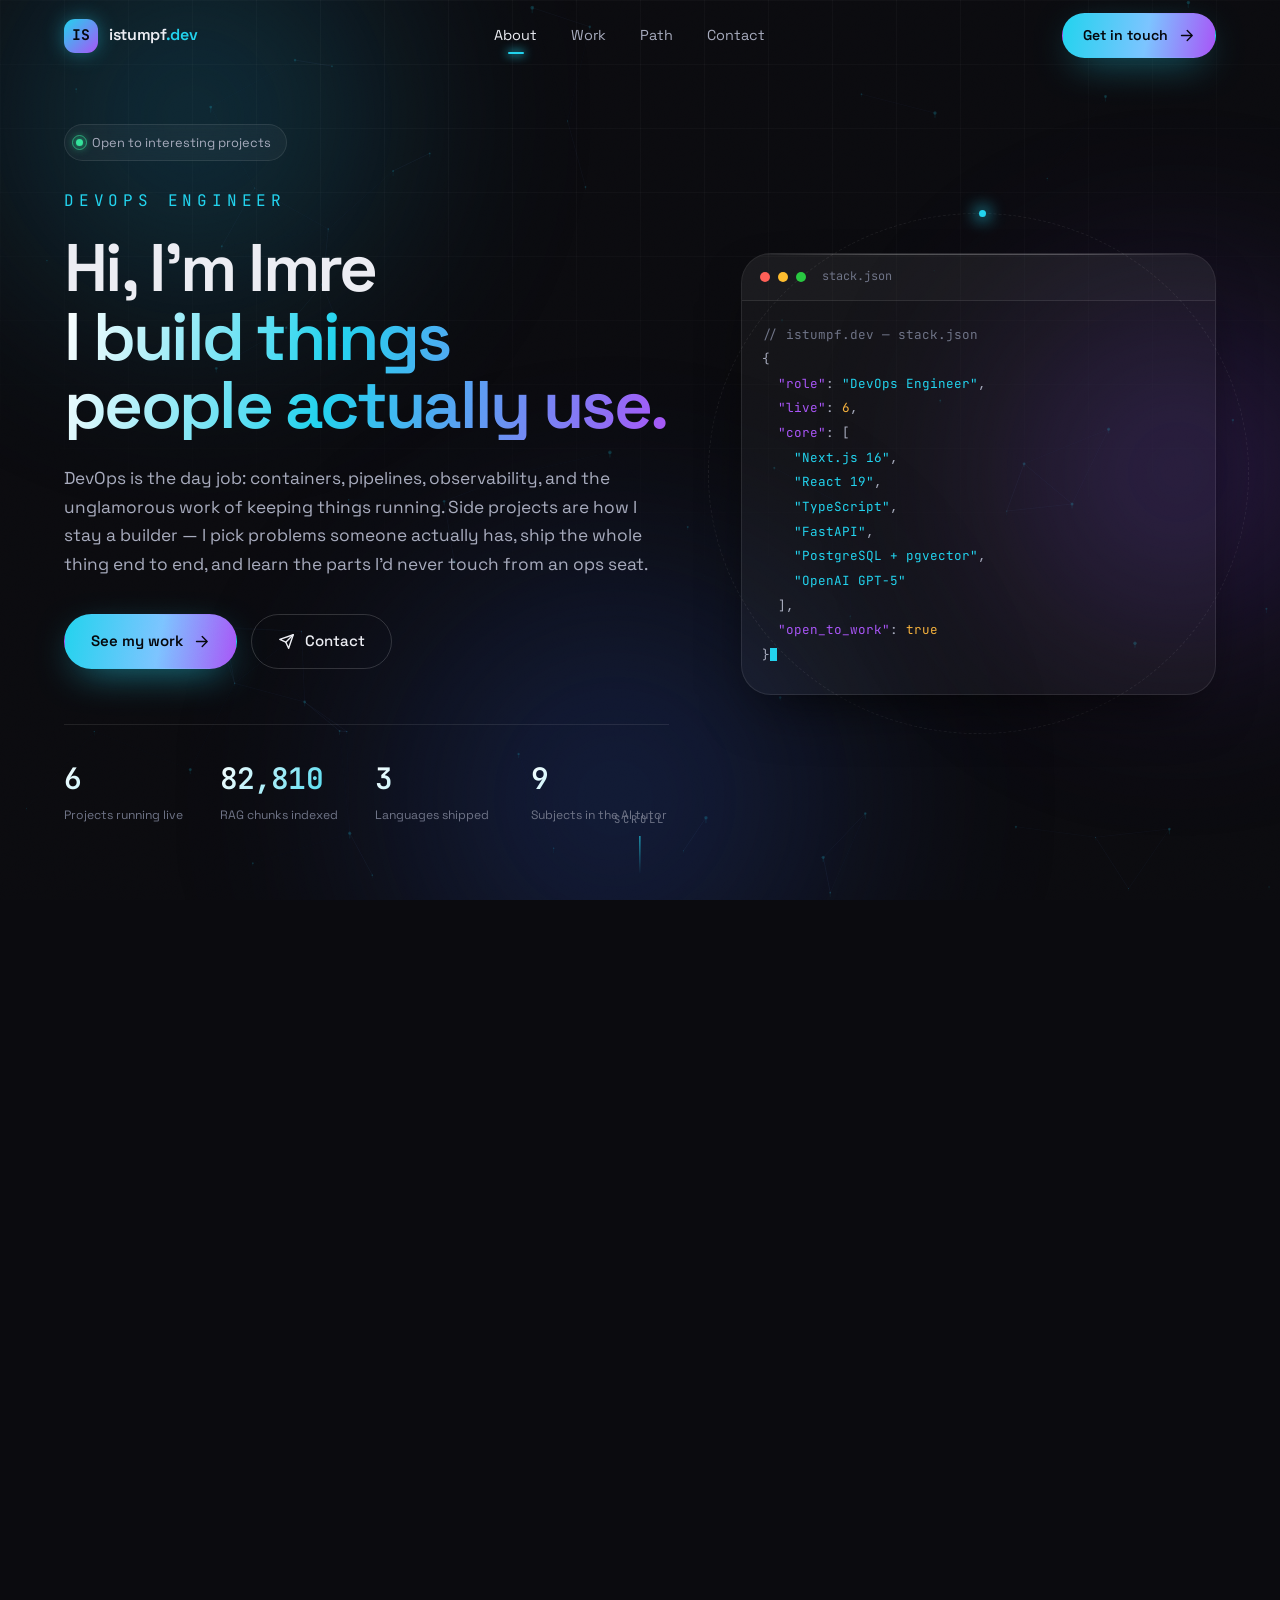
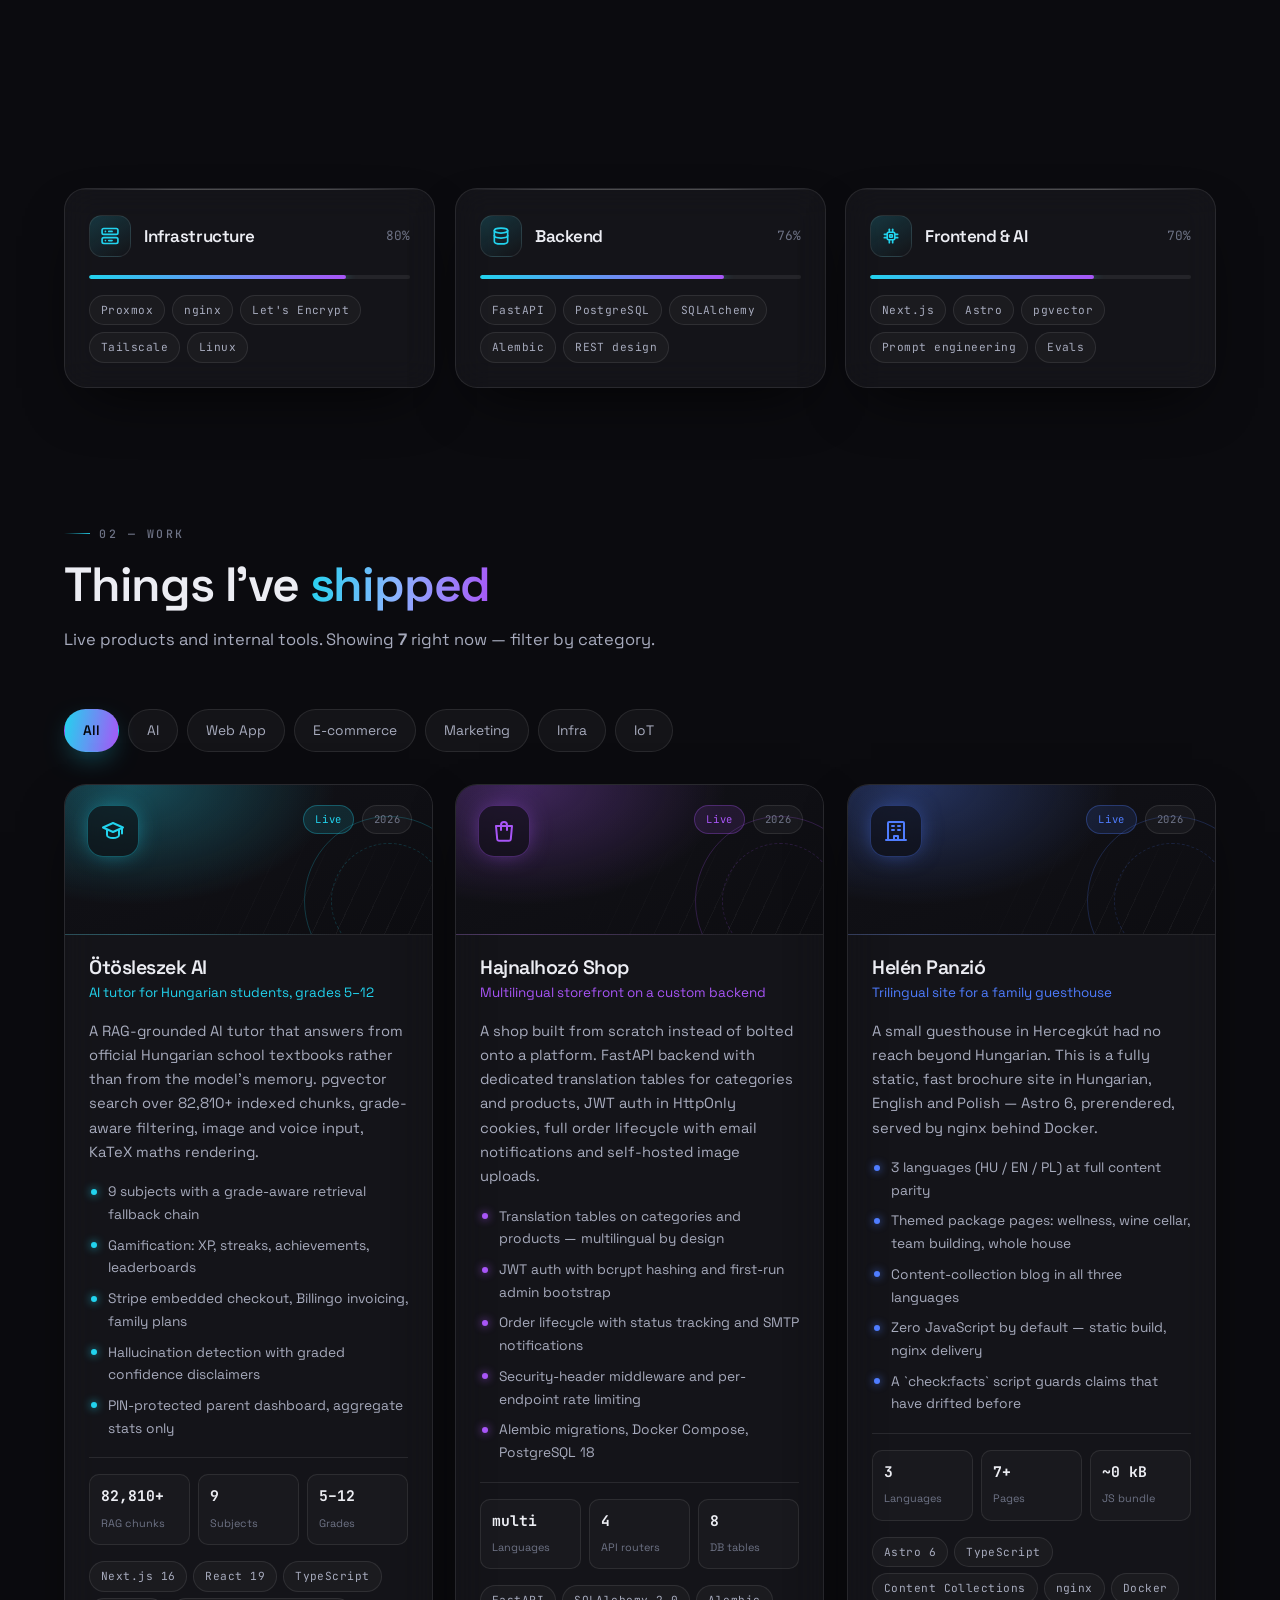
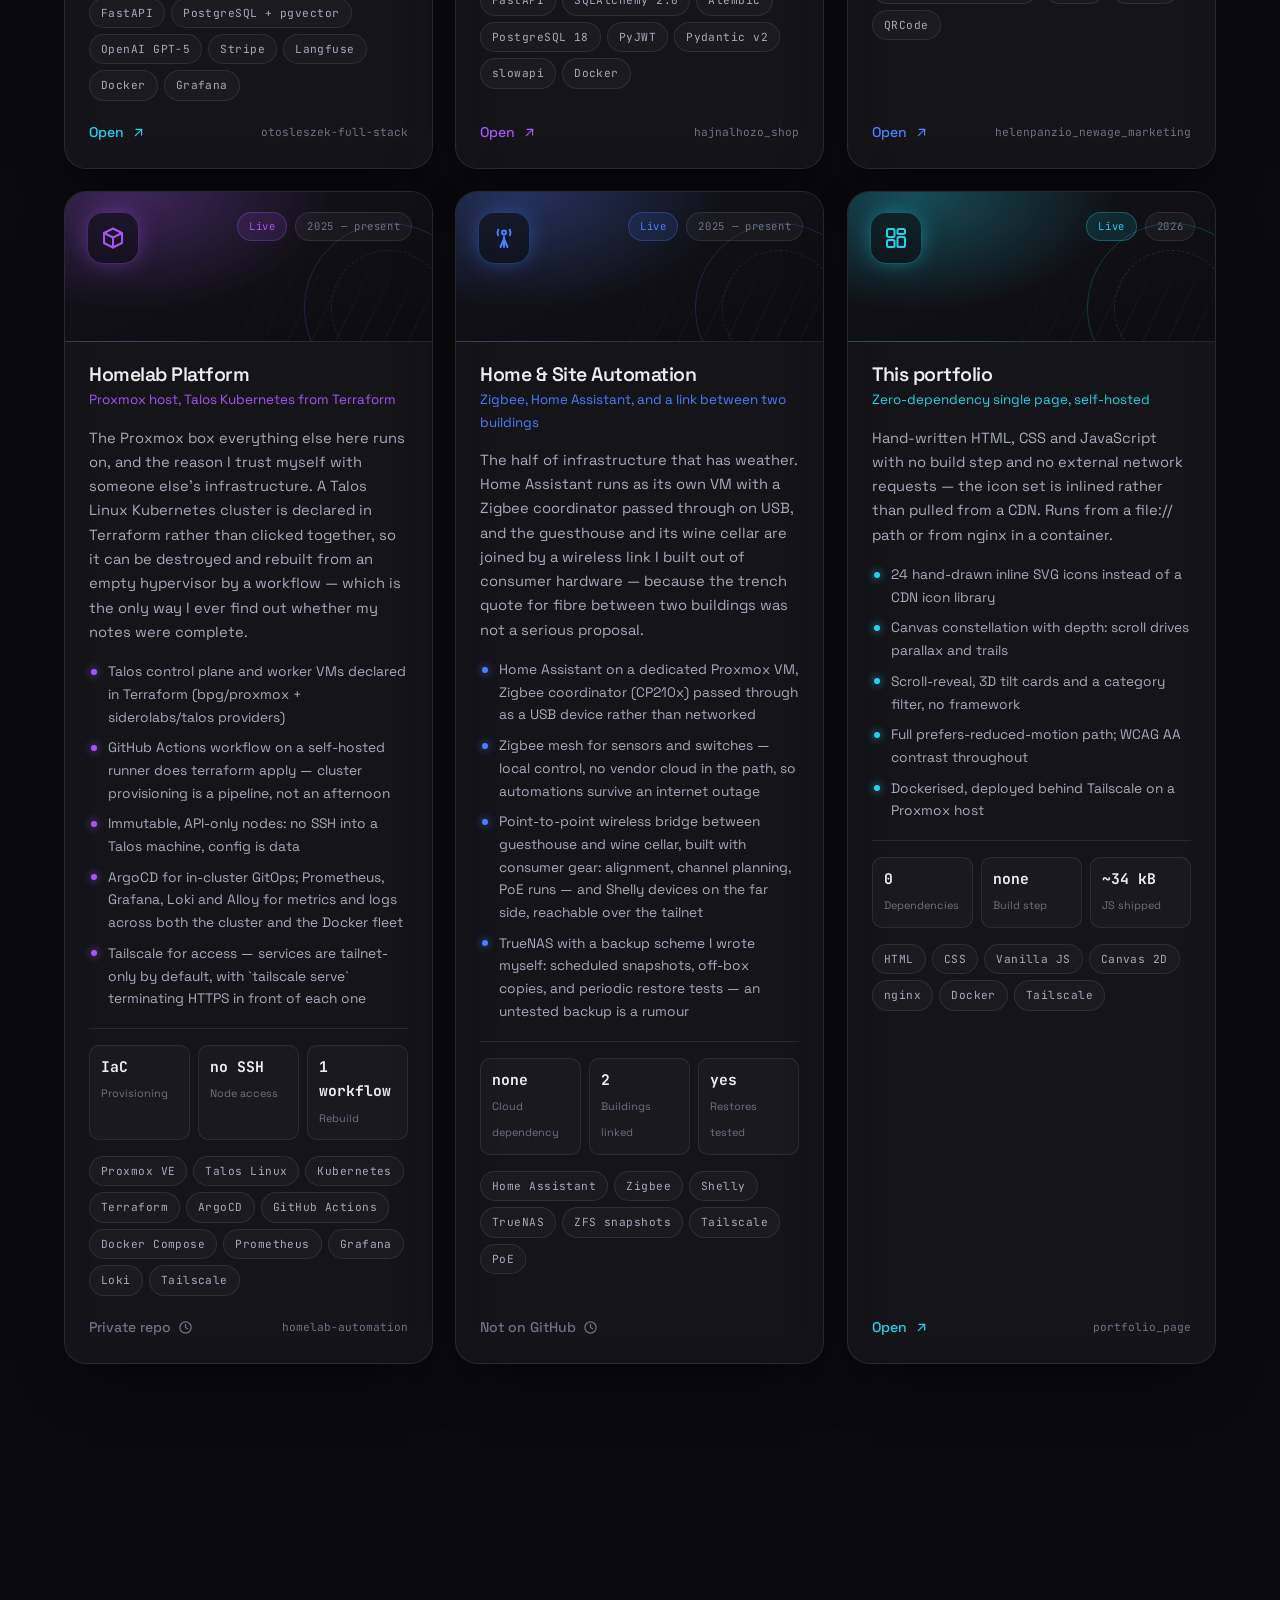
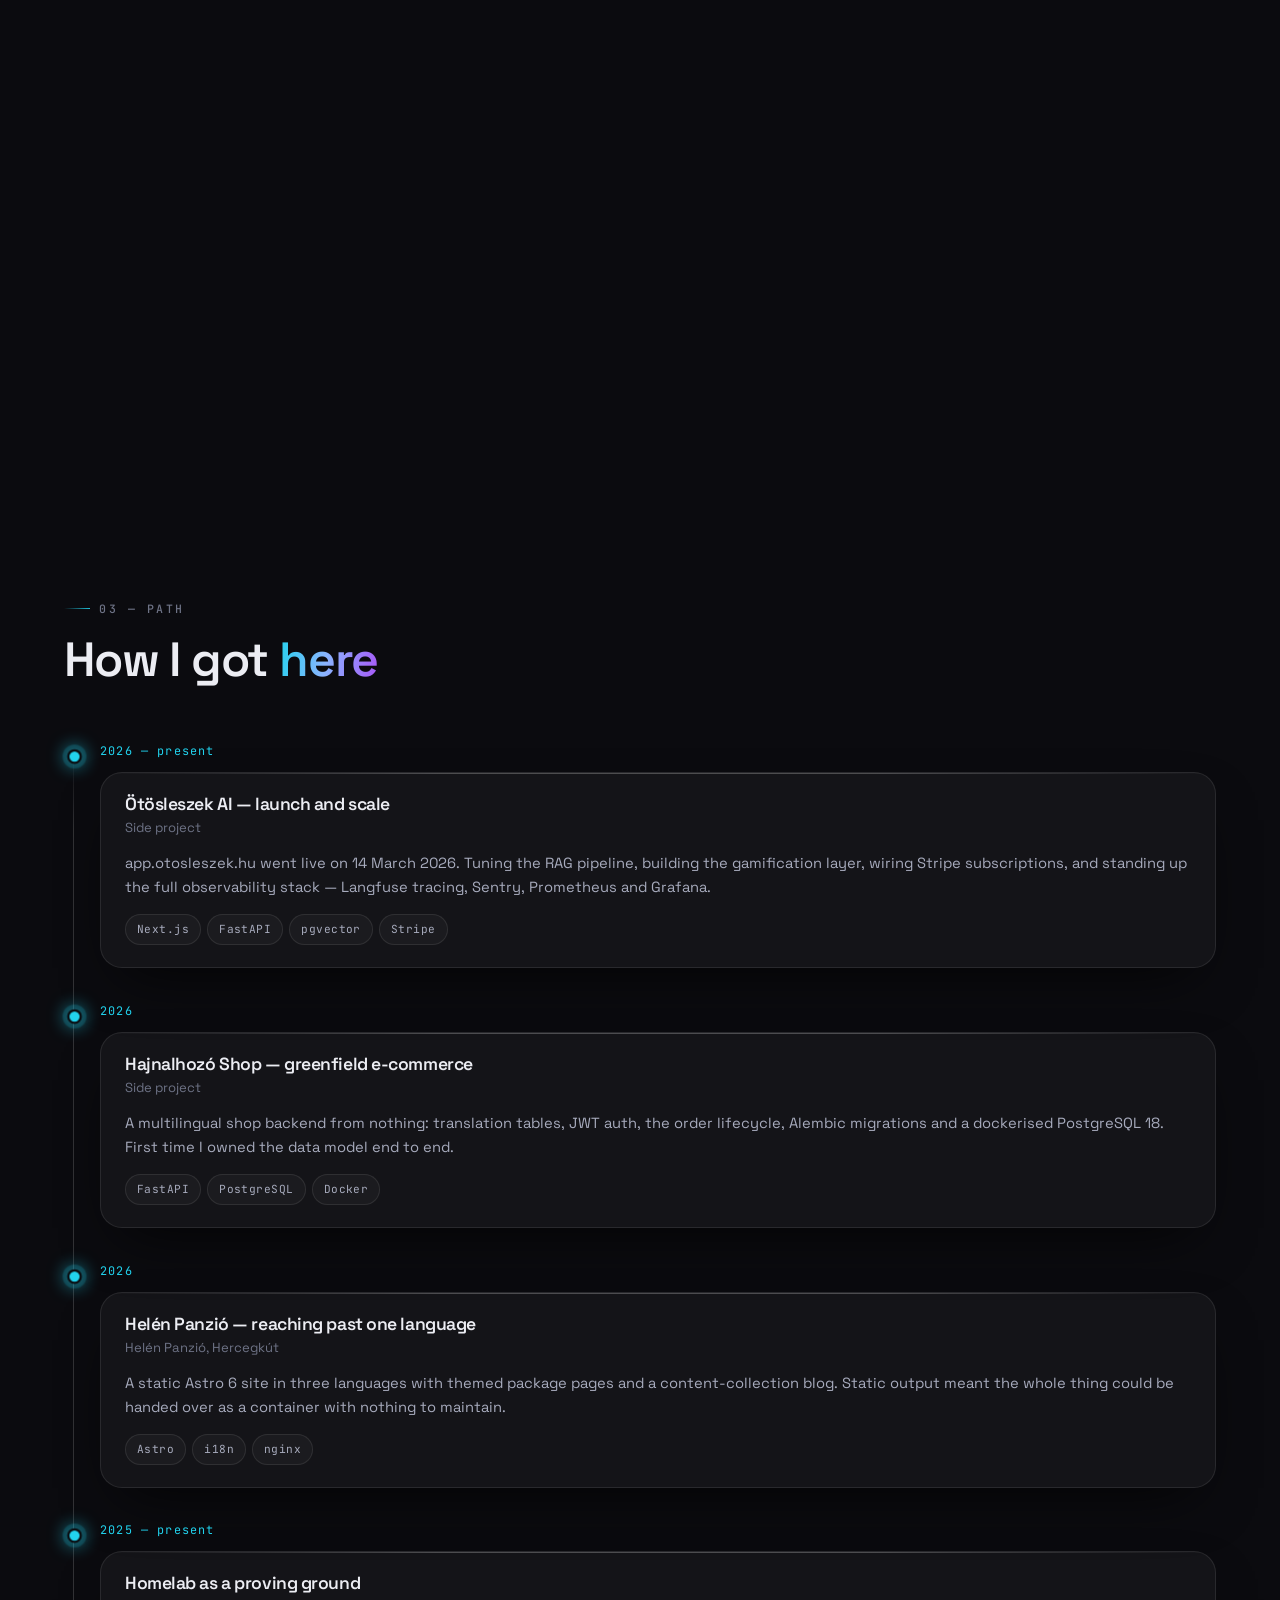
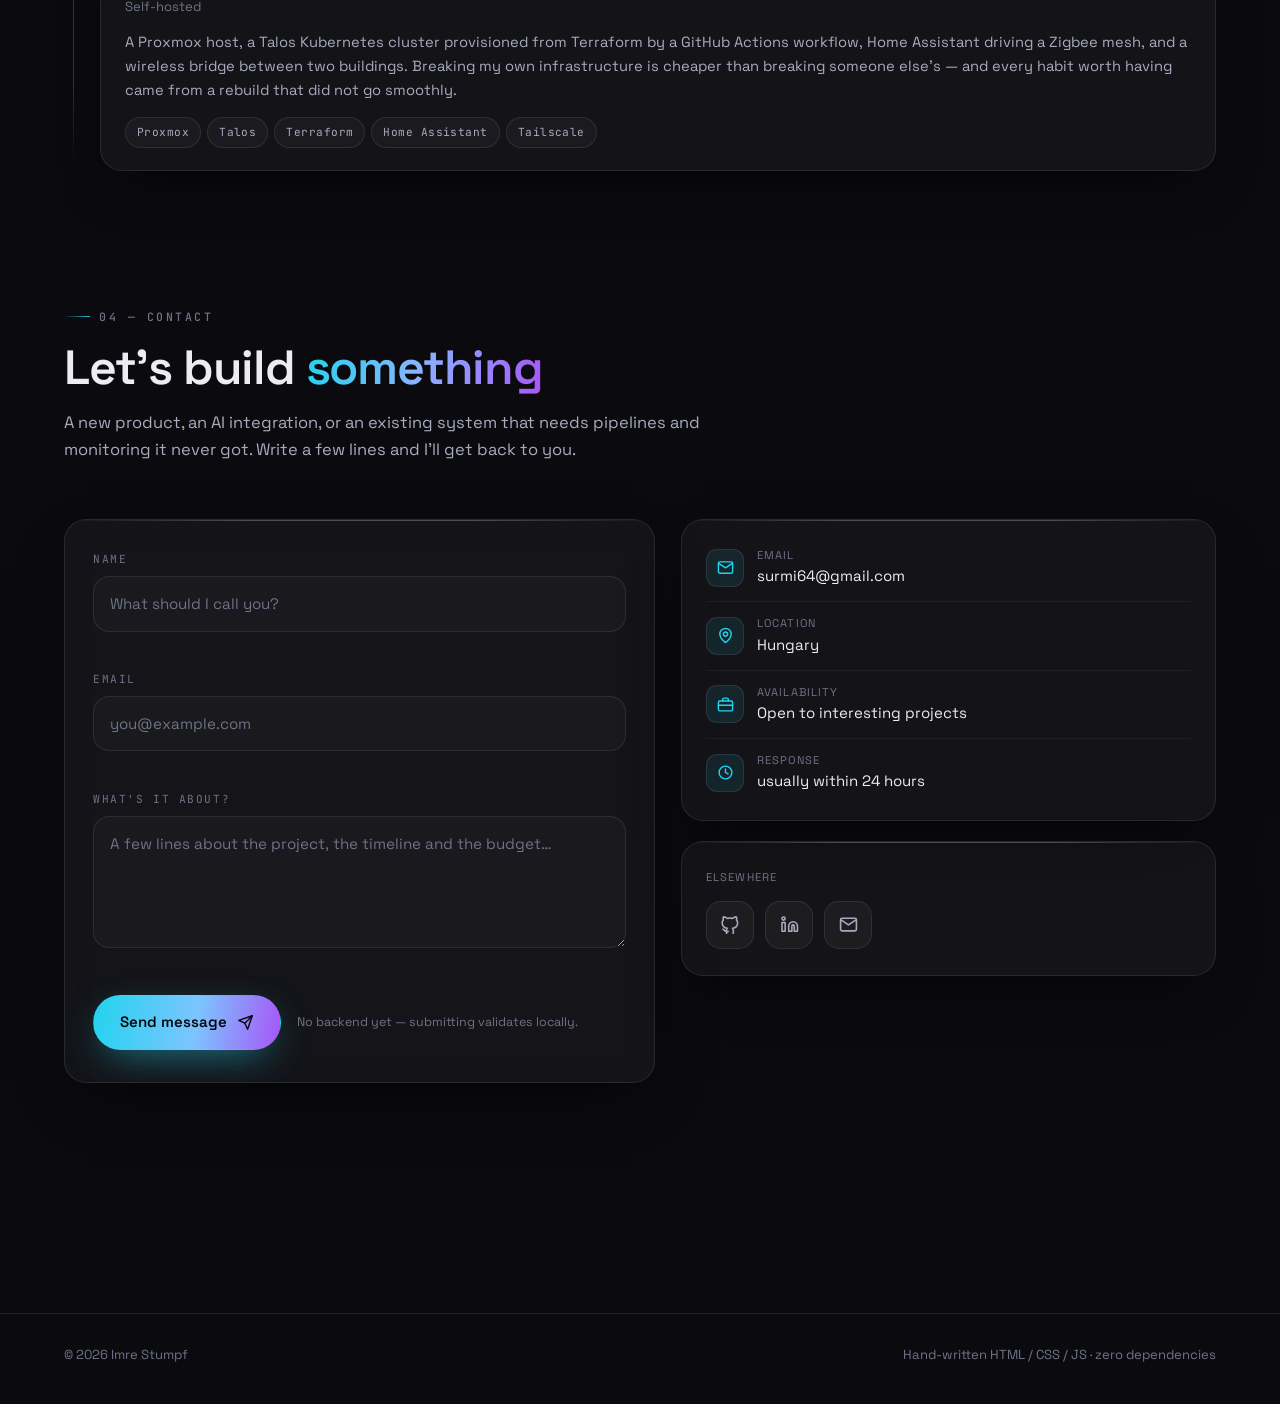
==== commit 04e1b1dc: "Favicon built from the site's brand mark assets/icons/ reproduces the IS mark: rounded square, cyan " ====
--- a/index.html
+++ b/index.html
@@ -18,7 +18,9 @@
 <link rel="preconnect" href="https://fonts.gstatic.com" crossorigin>
 <link rel="stylesheet" href="https://fonts.googleapis.com/css2?family=Space+Grotesk:wght@400;500;600;700&family=JetBrains+Mono:wght@400;500&display=swap">
 <link rel="stylesheet" href="assets/css/style.css">
-<link rel="icon" href="data:image/svg+xml,%3Csvg xmlns='http://www.w3.org/2000/svg' viewBox='0 0 32 32'%3E%3Crect width='32' height='32' rx='8' fill='%230b0b0f'/%3E%3Ccircle cx='16' cy='16' r='7' fill='none' stroke='%2322d3ee' stroke-width='2.5'/%3E%3C/svg%3E">
+<link rel="icon" href="assets/icons/icon.svg" type="image/svg+xml">
+<link rel="icon" href="assets/icons/icon-32.png" sizes="32x32" type="image/png">
+<link rel="apple-touch-icon" href="assets/icons/apple-touch-icon.png">
 </head>
 <body>
 
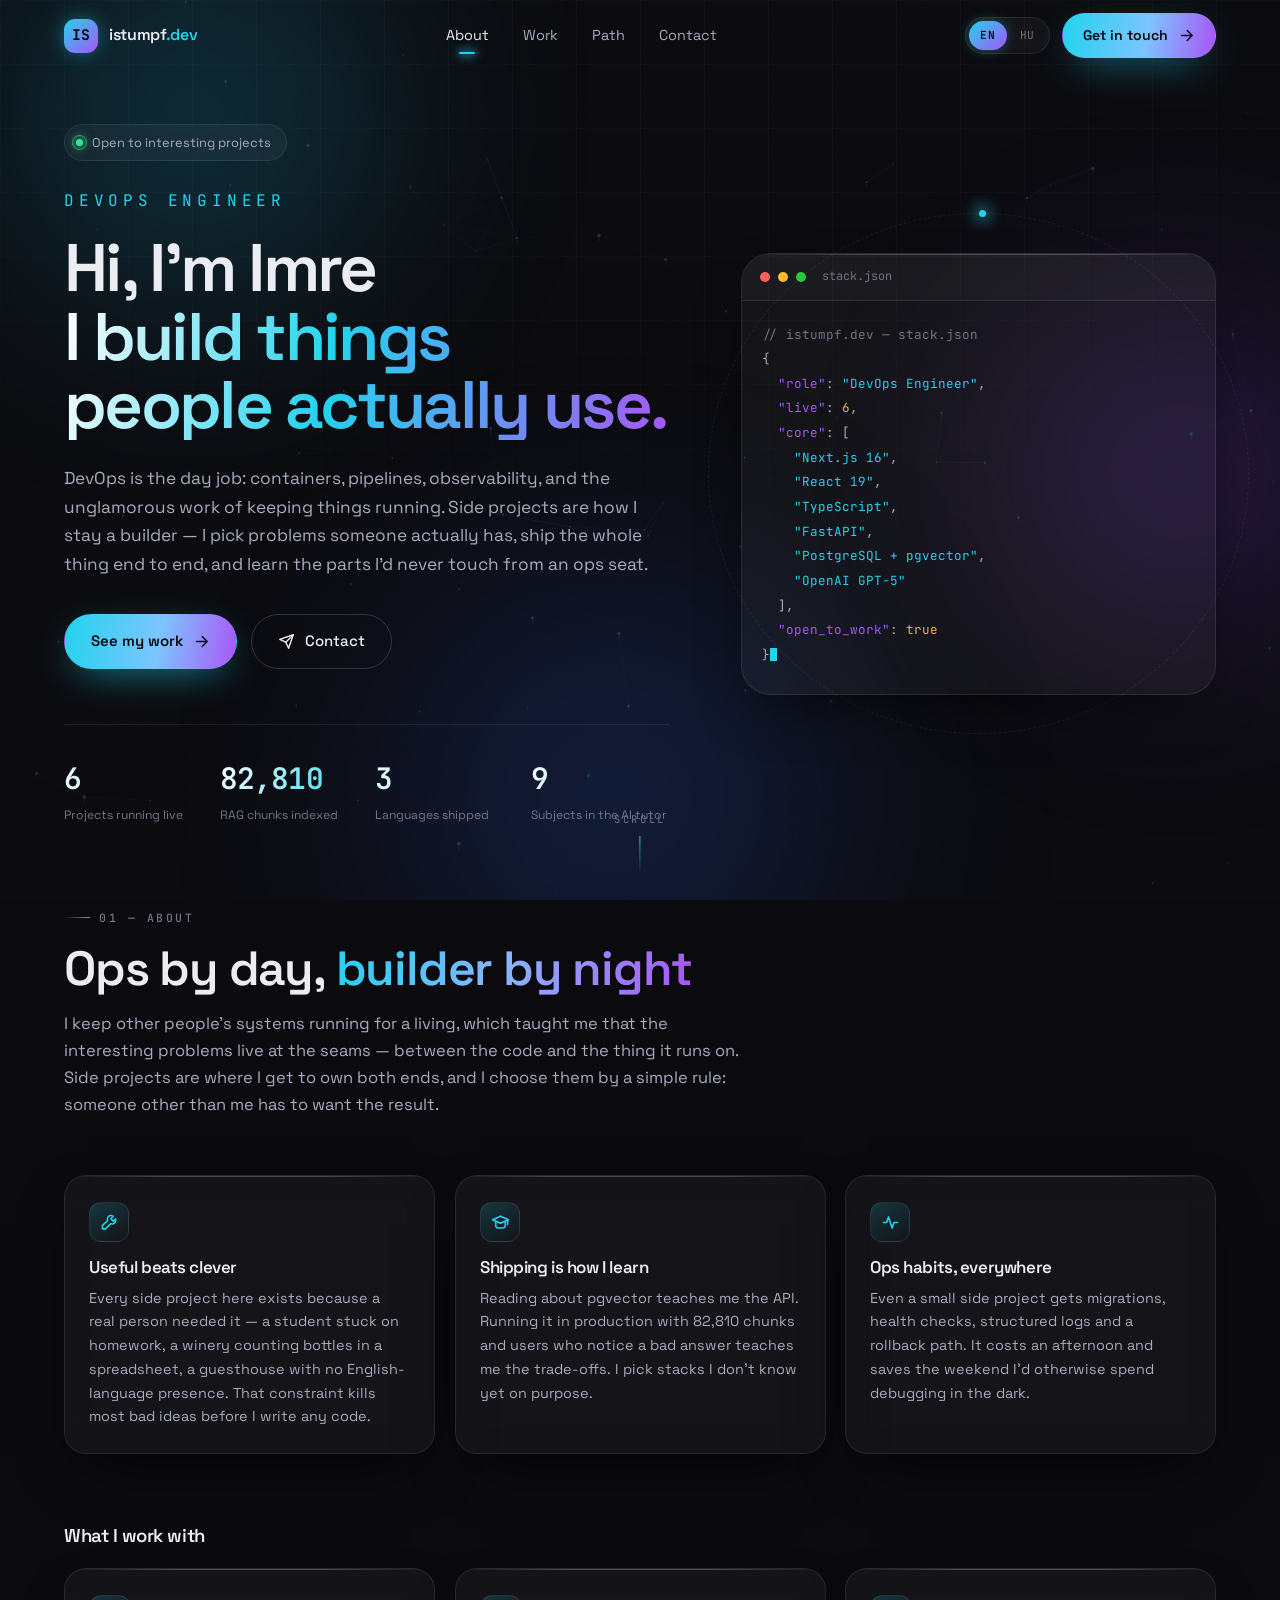
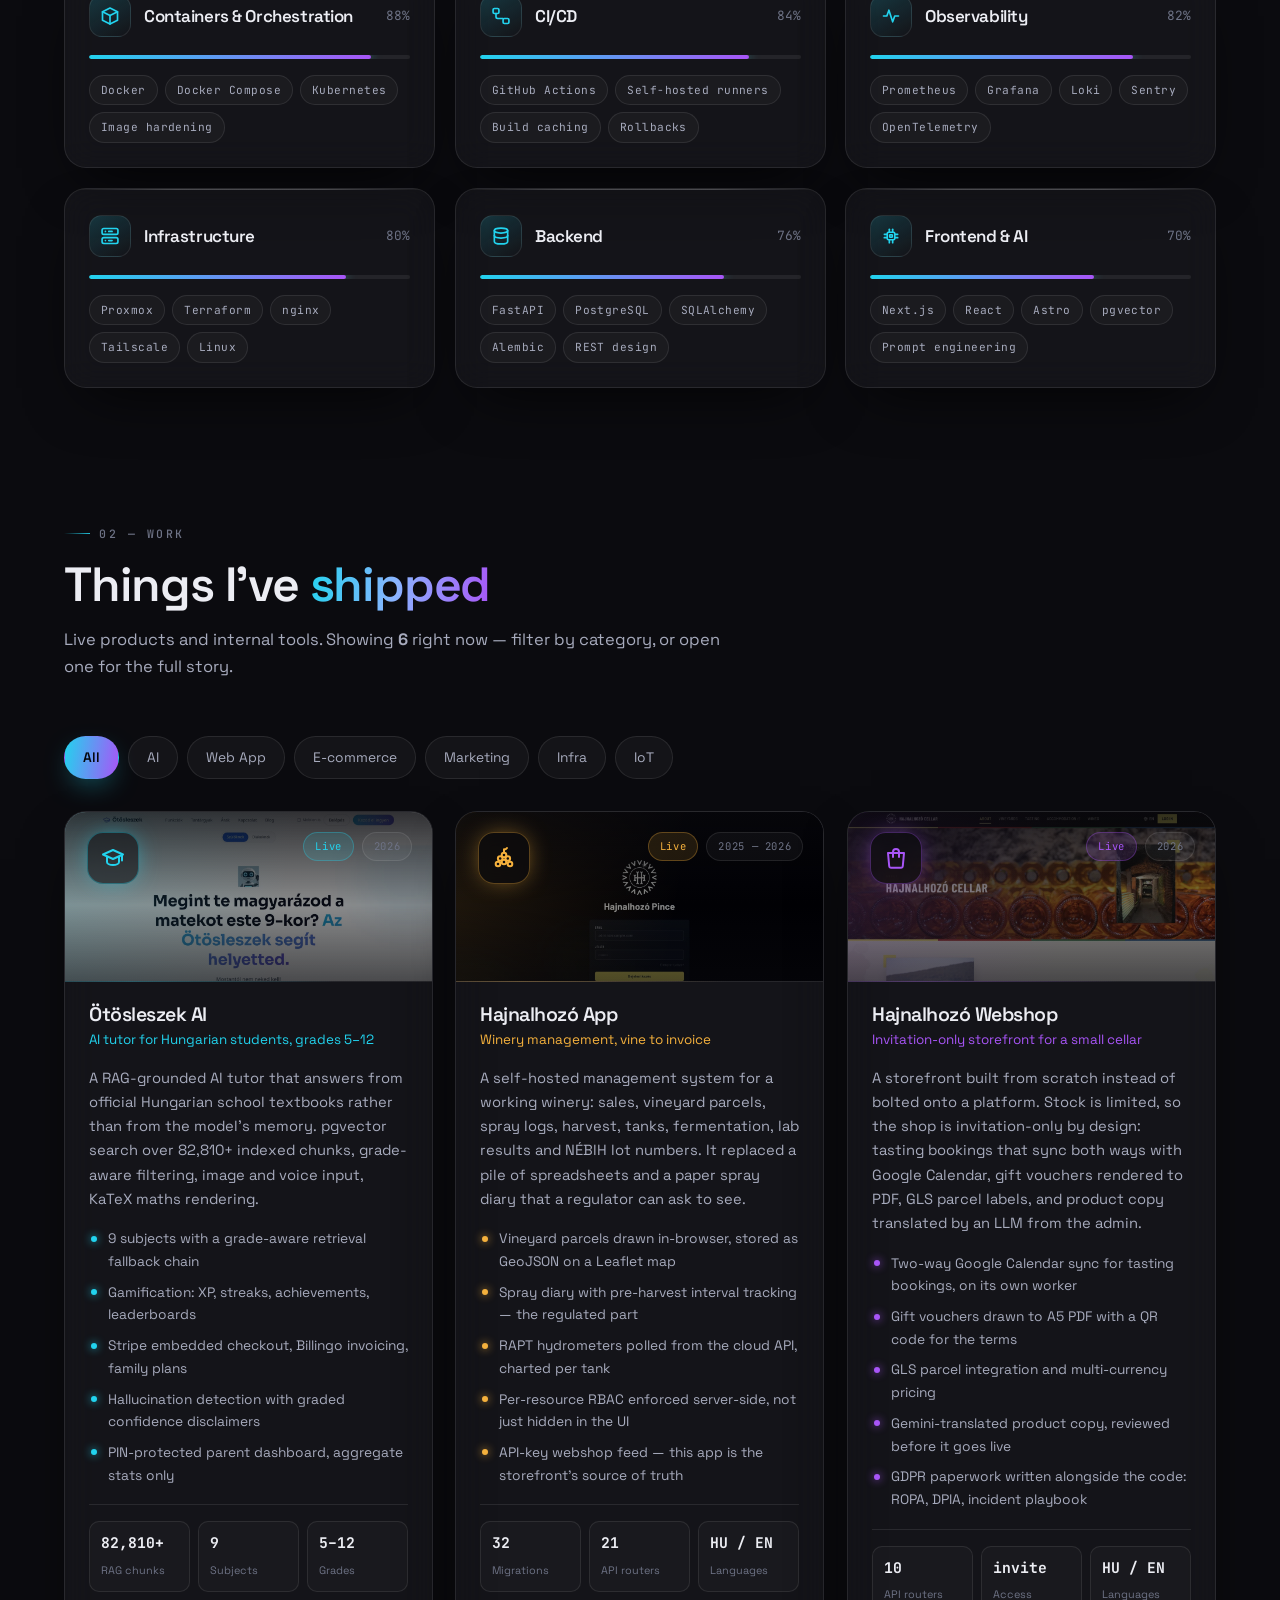
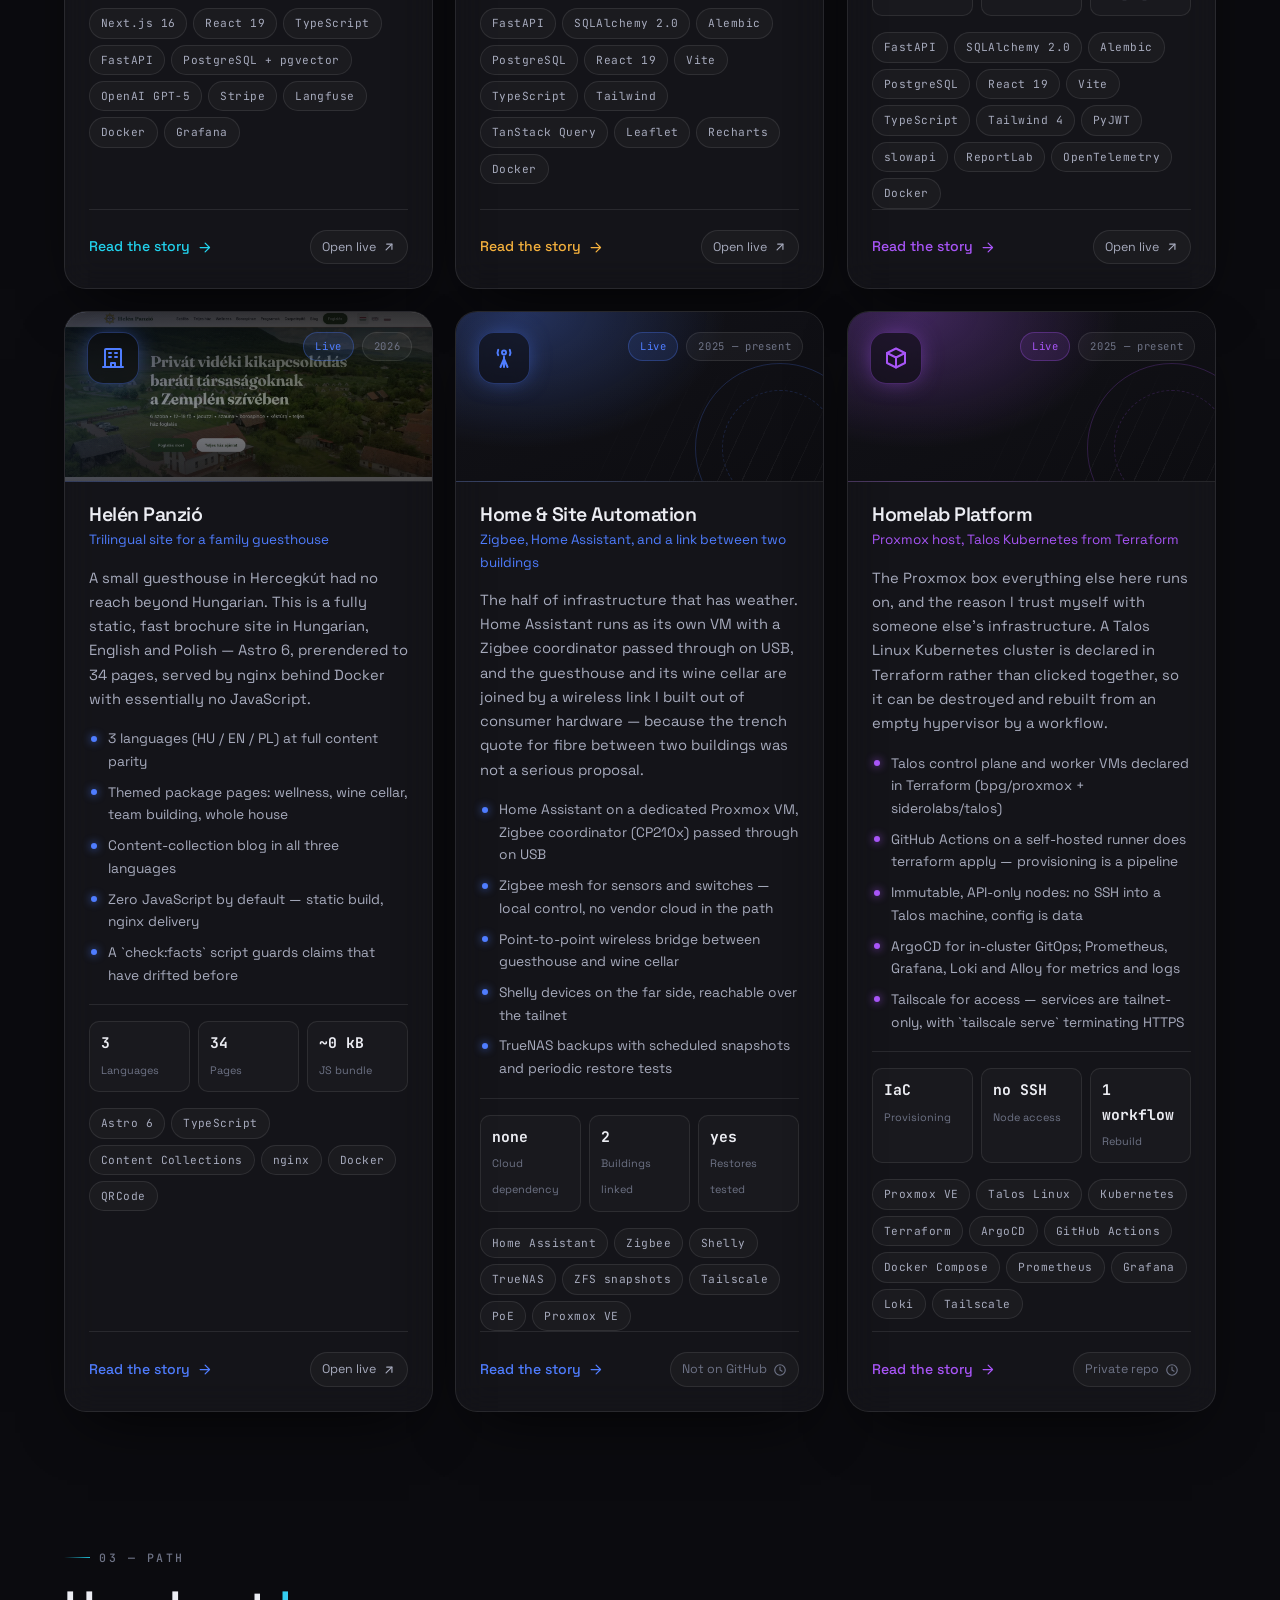
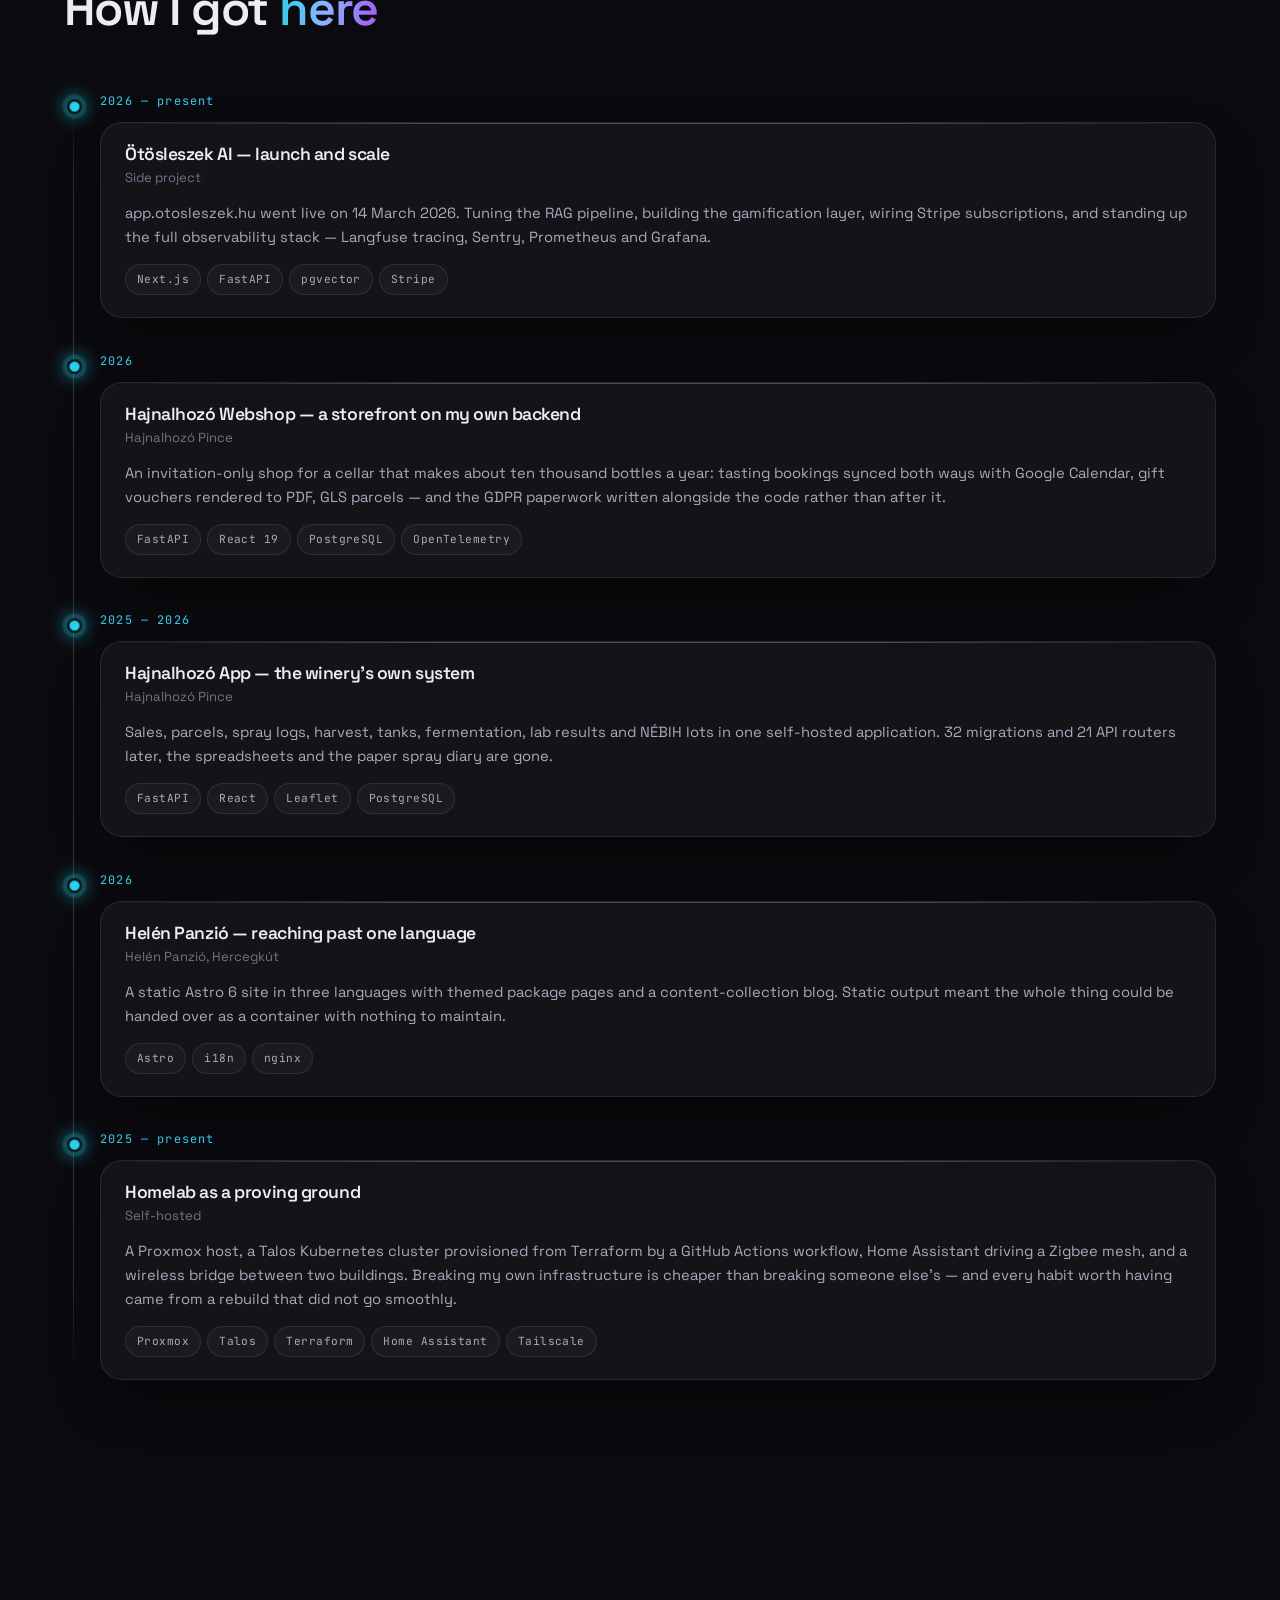
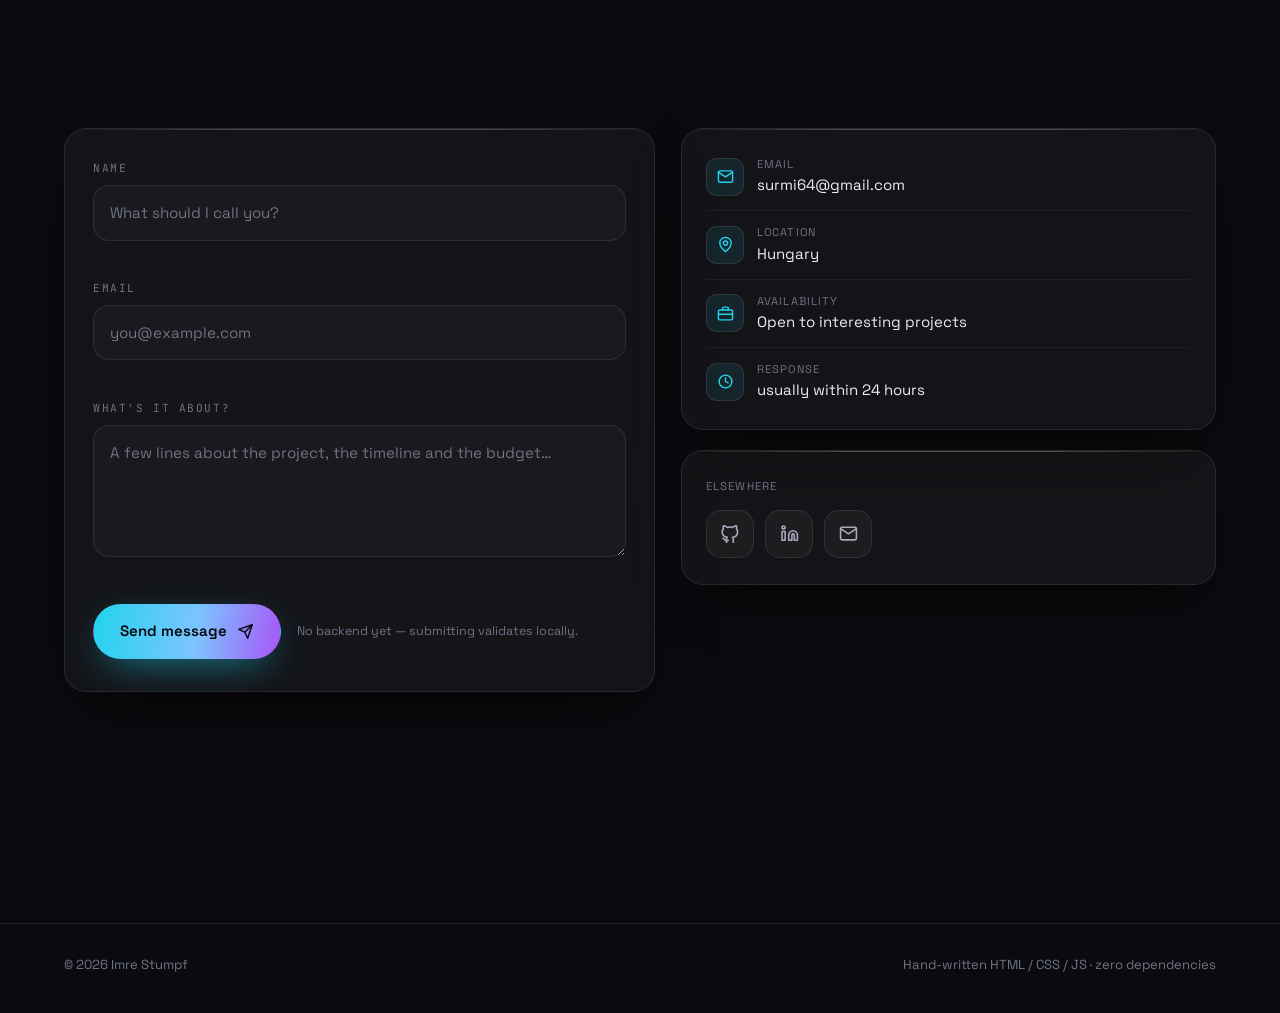
==== commit 1b84da82: "Reorder the work section, and give each project a detail page The six projects are now ordered Ötösl" ====
--- a/index.html
+++ b/index.html
@@ -5,7 +5,7 @@
 <meta name="viewport" content="width=device-width, initial-scale=1">
 <meta name="color-scheme" content="dark">
 <title>Imre Stumpf — DevOps Engineer</title>
-<meta name="description" content="DevOps Engineer. I build side projects that solve someone's real problem — an AI tutor grounded in textbooks, a multilingual storefront, a trilingual guesthouse site.">
+<meta name="description" content="DevOps Engineer. I build side projects that solve someone's real problem — an AI tutor grounded in textbooks, a winery's own management system, a trilingual guesthouse site.">
 <meta name="theme-color" content="#0b0b0f">
 <link rel="canonical" href="https://istumpf.dev/">
 
@@ -35,33 +35,37 @@
 <!-- ================================= nav ================================ -->
 <header class="nav" id="nav">
   <div class="wrap nav__inner">
-    <a class="brand" href="#top" aria-label="Back to top">
+    <a class="brand" href="#top" data-i18n-aria="nav.top">
       <span class="brand__mark"><span id="brand-initials">IS</span></span>
       <span id="brand-name">istumpf<span style="color:var(--cyan)">.dev</span></span>
     </a>
 
     <nav class="nav__links" aria-label="Primary">
-      <a class="nav__link" data-nav href="#about">About</a>
-      <a class="nav__link" data-nav href="#work">Work</a>
-      <a class="nav__link" data-nav href="#path">Path</a>
-      <a class="nav__link" data-nav href="#contact">Contact</a>
+      <a class="nav__link" data-nav href="#about"   data-i18n="nav.about">About</a>
+      <a class="nav__link" data-nav href="#work"    data-i18n="nav.work">Work</a>
+      <a class="nav__link" data-nav href="#path"    data-i18n="nav.path">Path</a>
+      <a class="nav__link" data-nav href="#contact" data-i18n="nav.contact">Contact</a>
     </nav>
 
-    <a class="btn btn--solid nav__cta" href="#contact">
-      Get in touch <span data-icon="arrow-right"></span>
-    </a>
-
-    <button class="nav__burger" id="nav-burger" type="button" aria-label="Menu" aria-expanded="false">
-      <span data-icon="menu"></span>
-    </button>
+    <div class="nav__end">
+      <div class="lang" id="lang-switch" role="group" data-i18n-aria="nav.lang"></div>
+
+      <a class="btn btn--solid nav__cta" href="#contact">
+        <span data-i18n="nav.cta">Get in touch</span> <span data-icon="arrow-right"></span>
+      </a>
+
+      <button class="nav__burger" id="nav-burger" type="button" data-i18n-aria="nav.menu" aria-expanded="false">
+        <span data-icon="menu"></span>
+      </button>
+    </div>
   </div>
 </header>
 
 <div class="nav__mobile" id="nav-mobile">
-  <a href="#about">About</a>
-  <a href="#work">Work</a>
-  <a href="#path">Path</a>
-  <a href="#contact">Contact</a>
+  <a href="#about"   data-i18n="nav.about">About</a>
+  <a href="#work"    data-i18n="nav.work">Work</a>
+  <a href="#path"    data-i18n="nav.path">Path</a>
+  <a href="#contact" data-i18n="nav.contact">Contact</a>
 </div>
 
 <main class="page" id="top">
@@ -84,10 +88,10 @@
 
         <div class="hero__actions" data-reveal style="--d:340ms">
           <a class="btn btn--solid" href="#work">
-            See my work <span data-icon="arrow-right"></span>
+            <span data-i18n="hero.seeWork">See my work</span> <span data-icon="arrow-right"></span>
           </a>
           <a class="btn btn--ghost" href="#contact">
-            <span data-icon="send"></span> Contact
+            <span data-icon="send"></span> <span data-i18n="hero.contact">Contact</span>
           </a>
         </div>
 
@@ -110,7 +114,7 @@
     </div>
 
     <div class="scroll-hint" aria-hidden="true">
-      <span>scroll</span>
+      <span data-i18n="hero.scroll">scroll</span>
       <i></i>
     </div>
   </section>
@@ -119,20 +123,14 @@
   <section class="section" id="about">
     <div class="wrap">
       <header class="section-head" data-reveal>
-        <div class="eyebrow">01 — About</div>
-        <h2 class="h2">Ops by day, <span class="grad-text">builder by night</span></h2>
-        <p class="section-lead">
-          I keep other people's systems running for a living, which taught me
-          that the interesting problems live at the seams — between the code
-          and the thing it runs on. Side projects are where I get to own both
-          ends, and I choose them by a simple rule: someone other than me has
-          to want the result.
-        </p>
+        <div class="eyebrow" data-i18n="about.eyebrow">01 — About</div>
+        <h2 class="h2" data-i18n-html="about.title">Ops by day, <span class="grad-text">builder by night</span></h2>
+        <p class="section-lead" data-i18n="about.lead"></p>
       </header>
 
       <div class="principles" id="principles"></div>
 
-      <h3 class="sub-h" data-reveal>What I work with</h3>
+      <h3 class="sub-h" data-reveal data-i18n="about.skills">What I work with</h3>
       <div class="skills" id="skills"></div>
     </div>
   </section>
@@ -141,15 +139,14 @@
   <section class="section" id="work">
     <div class="wrap">
       <header class="section-head" data-reveal>
-        <div class="eyebrow">02 — Work</div>
-        <h2 class="h2">Things I've <span class="grad-text">shipped</span></h2>
+        <div class="eyebrow" data-i18n="work.eyebrow">02 — Work</div>
+        <h2 class="h2" data-i18n-html="work.title">Things I've <span class="grad-text">shipped</span></h2>
         <p class="section-lead">
-          Live products and internal tools. Showing <b id="project-count">0</b>
-          right now — filter by category.
+          <span data-i18n="work.leadBefore"></span><b id="project-count">0</b><span data-i18n="work.leadAfter"></span>
         </p>
       </header>
 
-      <div class="filters" id="filters" role="group" aria-label="Filter projects"></div>
+      <div class="filters" id="filters" role="group" data-i18n-aria="work.filterLabel"></div>
       <div class="projects" id="projects"></div>
     </div>
   </section>
@@ -158,8 +155,8 @@
   <section class="section" id="path">
     <div class="wrap">
       <header class="section-head" data-reveal>
-        <div class="eyebrow">03 — Path</div>
-        <h2 class="h2">How I got <span class="grad-text">here</span></h2>
+        <div class="eyebrow" data-i18n="path.eyebrow">03 — Path</div>
+        <h2 class="h2" data-i18n-html="path.title">How I got <span class="grad-text">here</span></h2>
       </header>
 
       <div class="timeline" id="timeline"></div>
@@ -170,54 +167,49 @@
   <section class="section" id="contact">
     <div class="wrap">
       <header class="section-head" data-reveal>
-        <div class="eyebrow">04 — Contact</div>
-        <h2 class="h2">Let's build <span class="grad-text">something</span></h2>
-        <p class="section-lead">
-          A new product, an AI integration, or an existing system that needs
-          pipelines and monitoring it never got. Write a few lines and I'll
-          get back to you.
-        </p>
+        <div class="eyebrow" data-i18n="contact.eyebrow">04 — Contact</div>
+        <h2 class="h2" data-i18n-html="contact.title">Let's build <span class="grad-text">something</span></h2>
+        <p class="section-lead" data-i18n="contact.lead"></p>
       </header>
 
       <div class="contact__grid">
 
         <form class="glass form" id="contact-form" novalidate data-reveal="left">
           <div class="field">
-            <label for="f-name">Name</label>
-            <input id="f-name" name="name" type="text" placeholder="What should I call you?" autocomplete="name">
+            <label for="f-name" data-i18n="form.name">Name</label>
+            <input id="f-name" name="name" type="text" data-i18n-ph="form.namePh" autocomplete="name">
             <div class="field__msg"></div>
           </div>
 
           <div class="field">
-            <label for="f-mail">Email</label>
-            <input id="f-mail" name="email" type="email" placeholder="you@example.com" autocomplete="email">
+            <label for="f-mail" data-i18n="form.email">Email</label>
+            <input id="f-mail" name="email" type="email" data-i18n-ph="form.emailPh" autocomplete="email">
             <div class="field__msg"></div>
           </div>
 
           <div class="field">
-            <label for="f-msg">What's it about?</label>
-            <textarea id="f-msg" name="message" placeholder="A few lines about the project, the timeline and the budget…"></textarea>
+            <label for="f-msg" data-i18n="form.msg">What's it about?</label>
+            <textarea id="f-msg" name="message" data-i18n-ph="form.msgPh"></textarea>
             <div class="field__msg"></div>
           </div>
 
           <div class="form__foot">
             <button class="btn btn--solid" id="f-submit" type="submit">
-              Send message <span data-icon="send"></span>
+              <span data-i18n="form.send">Send message</span> <span data-icon="send"></span>
             </button>
-            <span class="form__note">No backend yet — submitting validates locally.</span>
+            <span class="form__note" data-i18n="form.note"></span>
           </div>
 
           <div class="form__ok" id="form-ok">
             <span data-icon="check-circle"></span>
-            Thanks — the form validated. Wire your own endpoint into
-            <code>wireForm()</code> in <code>main.js</code>.
+            <span data-i18n="form.ok"></span>
           </div>
         </form>
 
         <aside class="aside" data-reveal="right" style="--d:120ms">
           <div class="glass info" id="info-rows"></div>
           <div class="glass info">
-            <div class="info__k" style="margin-bottom:14px">Elsewhere</div>
+            <div class="info__k" style="margin-bottom:14px" data-i18n="info.elsewhere">Elsewhere</div>
             <div class="socials" id="socials"></div>
           </div>
         </aside>
@@ -230,17 +222,20 @@
   <footer class="foot">
     <div class="wrap foot__inner">
       <span>© <span id="footer-year">2026</span> <span id="footer-name">Imre Stumpf</span></span>
-      <span>Hand-written HTML / CSS / JS · zero dependencies</span>
+      <span data-i18n="foot.built"></span>
     </div>
   </footer>
 
 </main>
 
-<button class="to-top" id="to-top" type="button" aria-label="Back to top">
+<button class="to-top" id="to-top" type="button" data-i18n-aria="nav.top">
   <span data-icon="arrow-up"></span>
 </button>
 
 <script src="assets/js/icons.js"></script>
+<script src="assets/js/i18n.js"></script>
+<script src="assets/js/strings.js"></script>
+<script src="assets/js/ui.js"></script>
 <script src="assets/js/data.js"></script>
 <script src="assets/js/main.js"></script>
 </body>
--- a/assets/css/style.css
+++ b/assets/css/style.css
@@ -257,6 +257,27 @@
   background:var(--accent); box-shadow:0 0 10px 1px rgba(var(--accent-rgb),.9);
 }
 
+.nav__end{ display:flex; align-items:center; gap:12px; }
+
+/* language switch -------------------------------------------------------- */
+.lang{
+  display:flex; align-items:center; gap:2px; padding:3px;
+  border:1px solid var(--stroke); border-radius:100px; background:var(--surface);
+}
+.lang__btn{
+  padding:5px 11px; border:0; border-radius:100px; background:transparent;
+  font-family:var(--mono); font-size:.7rem; letter-spacing:.06em;
+  color:var(--text-3); cursor:pointer;
+  transition:color .3s, background .3s;
+}
+.lang__btn:hover{ color:var(--text-2); }
+.lang__btn.is-on{
+  color:#05070c; font-weight:600;
+  background:linear-gradient(135deg,var(--cyan),var(--violet));
+  box-shadow:0 0 16px -5px rgba(34,211,238,.9);
+}
+.lang__btn:focus-visible{ outline:2px solid var(--cyan); outline-offset:2px; }
+
 .nav__cta{ padding:10px 20px; font-size:.88rem; }
 .nav__burger{
   display:none; width:42px; height:42px; place-items:center;
@@ -481,9 +502,11 @@
 }
 .card{
   --accent:var(--cyan); --accent-rgb:34,211,238;
+  position:relative;
   display:flex; flex-direction:column; padding:0;
-  transform-style:preserve-3d;
-  transition:transform .18s ease-out, border-color .4s, box-shadow .5s, opacity .4s;
+  /* No transform on hover: the whole card is a link, and a card that shifts
+     under the pointer moves the target out from under the click. */
+  transition:border-color .4s, box-shadow .5s, opacity .4s;
 }
 .card[data-accent="violet"]{ --accent:var(--violet); --accent-rgb:168,85,247; }
 .card[data-accent="blue"]  { --accent:var(--blue);   --accent-rgb:79,125,255; }
@@ -501,12 +524,47 @@
 }
 .card:hover .card__spot{ opacity:1; }
 
+/* The stretched link. It covers the card but sits below the footer row, so
+   the external "open live" link still gets the click it is under. */
+.card__link{
+  position:absolute; inset:0; z-index:2; border-radius:inherit;
+}
+.card__link:focus-visible{
+  outline:2px solid var(--accent); outline-offset:3px;
+}
+.sr-only{
+  position:absolute; width:1px; height:1px; margin:-1px; padding:0;
+  overflow:hidden; clip-path:inset(50%); white-space:nowrap; border:0;
+}
+
 .card__visual{
-  position:relative; height:150px; overflow:hidden;
+  position:relative; height:170px; overflow:hidden;
   border-bottom:1px solid var(--stroke);
   background:
     radial-gradient(90% 130% at 18% 0%,rgba(var(--accent-rgb),.3),transparent 62%),
     linear-gradient(160deg,var(--bg-3),var(--bg-2));
+}
+
+/* screenshot cover -------------------------------------------------------- */
+.card__shot{
+  position:absolute; inset:0; z-index:0;
+  width:100%; height:100%; object-fit:cover; object-position:50% 0;
+  /* The shots are bright product pages dropped into a dark page; dimming and
+     desaturating them a little keeps the card readable and the row coherent,
+     and hover hands the real colours back. */
+  filter:saturate(.78) brightness(.62) contrast(1.04);
+  transform:scale(1.02);
+  transition:filter .5s var(--ease), transform .6s var(--ease);
+}
+.card:hover .card__shot{ filter:none; transform:scale(1.05); }
+
+.card__visual.has-shot::before{
+  /* readability scrim, painted over the shot but under the glyph and pills */
+  z-index:1;
+  background:
+    linear-gradient(to bottom,rgba(8,8,12,.72),rgba(8,8,12,.12) 55%,rgba(8,8,12,.55)),
+    linear-gradient(100deg,rgba(var(--accent-rgb),.14),transparent 60%);
+  mask-image:none; -webkit-mask-image:none;
 }
 .card__visual::before{      /* abstract note lines */
   content:""; position:absolute; inset:0;
@@ -523,7 +581,7 @@
 .card:hover .card__visual::after{ left:130%; }
 
 .card__glyph{
-  position:absolute; top:20px; left:22px;
+  position:absolute; z-index:2; top:20px; left:22px;
   display:grid; place-items:center; width:52px; height:52px;
   border-radius:16px; border:1px solid rgba(var(--accent-rgb),.34);
   background:rgba(11,11,15,.55); color:var(--accent);
@@ -532,10 +590,10 @@
   transition:transform .5s var(--ease);
 }
 .card__glyph svg{ width:24px; height:24px; }
-.card:hover .card__glyph{ transform:translateZ(30px) scale(1.06); }
+.card:hover .card__glyph{ transform:scale(1.06); }
 
 .card__meta{
-  position:absolute; top:20px; right:20px;
+  position:absolute; z-index:2; top:20px; right:20px;
   display:flex; align-items:center; gap:8px;
 }
 .pill{
@@ -587,7 +645,31 @@
 .card__stack{ display:flex; flex-wrap:wrap; gap:6px; margin-top:16px; }
 .card:hover .card__stack .tag{ border-color:rgba(var(--accent-rgb),.28); color:var(--text-2); }
 
-.card__foot{ display:flex; align-items:center; gap:14px; margin-top:auto; padding-top:20px; }
+.card__foot{
+  display:flex; align-items:center; justify-content:space-between; gap:14px;
+  margin-top:auto; padding-top:20px; border-top:1px solid var(--stroke);
+}
+/* The "read the story" affordance is not itself a link — the stretched
+   .card__link behind it is — so it must not swallow the pointer. */
+.link-arrow--lead{ pointer-events:none; }
+.card:hover .link-arrow--lead{ gap:12px; }
+
+/* The one thing that must beat the stretched link: opening the live site. */
+.card__out{
+  position:relative; z-index:3;
+  display:inline-flex; align-items:center; gap:6px;
+  padding:6px 11px; border-radius:100px;
+  border:1px solid var(--stroke); background:rgba(255,255,255,.03);
+  font-size:.78rem; color:var(--text-2); white-space:nowrap;
+  transition:color .3s, border-color .3s, background .3s;
+}
+.card__out svg{ width:14px; height:14px; }
+.card__out:hover{
+  color:var(--accent); border-color:rgba(var(--accent-rgb),.45);
+  background:rgba(var(--accent-rgb),.1);
+}
+.card__out--muted{ color:var(--text-3); pointer-events:none; }
+
 .link-arrow{
   display:inline-flex; align-items:center; gap:7px;
   font-size:.88rem; font-weight:500; color:var(--accent);
@@ -747,16 +829,124 @@
 [data-reveal="scale"]{ transform:scale(.96); }
 [data-reveal].is-in{ opacity:1; transform:none; }
 
+/* ------------------------------------------------ 12b. project detail */
+/* project.html renders into .detail; the accent is inherited from the
+   project the same way the cards do it, so a detail page reads as the
+   same object the visitor clicked. */
+.detail{ padding-top:calc(var(--nav-h) + 34px); padding-bottom:20px; }
+.detail__body{ --accent:var(--cyan); --accent-rgb:34,211,238; }
+.detail__body[data-accent="violet"]{ --accent:var(--violet); --accent-rgb:168,85,247; }
+.detail__body[data-accent="blue"]  { --accent:var(--blue);   --accent-rgb:79,125,255; }
+.detail__body[data-accent="amber"] { --accent:var(--amber);  --accent-rgb:245,177,61; }
+
+.detail__back{
+  display:inline-flex; align-items:center; gap:6px; margin-bottom:26px;
+  font-size:.86rem; color:var(--text-3); transition:color .3s, gap .3s var(--ease);
+}
+.detail__back svg{ width:16px; height:16px; }
+.detail__back:hover{ color:var(--accent); gap:10px; }
+
+.detail__head{ display:flex; align-items:flex-start; gap:20px; }
+.detail__glyph{
+  flex:none; display:grid; place-items:center; width:58px; height:58px;
+  border-radius:18px; border:1px solid rgba(var(--accent-rgb),.34);
+  background:rgba(11,11,15,.55); color:var(--accent);
+  box-shadow:0 0 30px -8px rgba(var(--accent-rgb),.85);
+}
+.detail__glyph svg{ width:27px; height:27px; }
+
+.detail__pills{ display:flex; flex-wrap:wrap; gap:8px; margin-bottom:14px; }
+.detail__title{ font-size:clamp(1.9rem,4.4vw,2.9rem); }
+.detail__sub{ margin-top:8px; font-size:1.02rem; color:var(--accent); }
+
+.detail__actions{
+  display:flex; flex-wrap:wrap; align-items:center; gap:14px; margin-top:26px;
+}
+.btn.is-muted{ color:var(--text-3); pointer-events:none; }
+.detail__repo{
+  display:inline-flex; align-items:center; gap:7px;
+  font-family:var(--mono); font-size:.76rem; color:var(--text-3);
+}
+.detail__repo svg{ width:14px; height:14px; }
+
+.detail__cover{
+  margin:38px 0 6px; padding:0; overflow:hidden;
+  border-radius:var(--r-lg);
+}
+.detail__cover img{ width:100%; height:auto; }
+
+.detail__grid{
+  display:grid; grid-template-columns:minmax(0,1fr) 300px; gap:38px;
+  margin-top:44px;
+}
+.detail__section{ margin-bottom:34px; }
+.detail__h2{
+  margin-bottom:14px; font-size:1.28rem;
+}
+.detail__h3{ margin-bottom:10px; font-size:1.06rem; }
+.detail__lead{ font-size:1.04rem; color:var(--text-2); }
+.detail__p{ color:var(--text-2); }
+.detail__p--muted{ color:var(--text-3); font-size:.92rem; }
+
+.detail__hl{ display:grid; gap:12px; }
+.detail__hl li{
+  display:flex; align-items:flex-start; gap:11px;
+  font-size:.94rem; color:var(--text-2);
+}
+.detail__hl svg{ flex:none; width:17px; height:17px; margin-top:4px; color:var(--accent); }
+
+.shots{ display:grid; gap:20px; }
+.shot{ padding:0; overflow:hidden; border-radius:var(--r-md); }
+.shot img{ width:100%; height:auto; border-bottom:1px solid var(--stroke); }
+.shot figcaption{ padding:12px 16px; font-size:.82rem; color:var(--text-3); }
+
+.detail__aside{ display:grid; gap:18px; align-content:start; position:sticky; top:calc(var(--nav-h) + 24px); }
+.detail__box{ padding:20px 20px 22px; }
+.detail__boxTitle{
+  margin-bottom:14px; font-family:var(--mono); font-size:.7rem;
+  letter-spacing:.1em; text-transform:uppercase; color:var(--text-3);
+}
+.detail__metrics{ margin-top:0; padding-top:0; border-top:0; }
+
+.detail__facts{ margin:0; display:grid; gap:12px; }
+.detail__facts dt{ font-size:.7rem; letter-spacing:.08em; text-transform:uppercase; color:var(--text-3); }
+.detail__facts dd{ margin:2px 0 0; font-size:.9rem; color:var(--text-2); }
+
+.detail__nav{
+  display:grid; grid-template-columns:1fr 1fr; gap:16px;
+  margin-top:24px; padding-top:30px; border-top:1px solid var(--stroke);
+}
+.detail__navItem{
+  padding:18px 20px; border-radius:var(--r-md);
+  border:1px solid var(--stroke); background:var(--surface);
+  transition:border-color .35s, background .35s, transform .35s var(--ease);
+}
+.detail__navItem span{ display:block; font-size:.72rem; color:var(--text-3); }
+.detail__navItem b{ display:block; margin-top:5px; font-size:1rem; font-weight:600; }
+.detail__navItem--next{ text-align:right; }
+.detail__navItem:hover{
+  border-color:rgba(var(--accent-rgb),.4); background:var(--surface-2);
+}
+.detail__navItem--prev:hover{ transform:translateX(-4px); }
+.detail__navItem--next:hover{ transform:translateX(4px); }
+
+.detail__missing{ padding:80px 0 120px; text-align:center; }
+.detail__missing .section-lead{ margin:14px auto 28px; }
+
 /* ------------------------------------------------------- 13.responsive */
 @media (max-width:1020px){
   .hero__grid{ grid-template-columns:1fr; }
   .hero__panel{ order:-1; max-width:520px; }
   .contact__grid{ grid-template-columns:1fr; }
+  .detail__grid{ grid-template-columns:1fr; }
+  .detail__aside{ position:static; grid-template-columns:repeat(auto-fit,minmax(240px,1fr)); }
 }
 @media (max-width:860px){
   :root{ --nav-h:64px; }
   .nav__links,.nav__cta{ display:none; }
   .nav__burger{ display:grid; }
+  /* project.html has no burger — the language switch has to stay reachable */
+  .is-detail .nav__end{ gap:8px; }
   .hero{ min-height:auto; padding-bottom:100px; }
   .hero__stats{ grid-template-columns:repeat(2,1fr); gap:22px 16px; margin-top:42px; }
   .scroll-hint{ display:none; }
@@ -770,6 +960,9 @@
   #cursor-glow{ display:none; }
   .timeline{ padding-left:28px; }
   .tl__node{ left:-25px; }
+  .detail__head{ gap:14px; }
+  .detail__nav{ grid-template-columns:1fr; }
+  .detail__navItem--next{ text-align:left; }
 }
 
 @media (prefers-reduced-motion:reduce){
